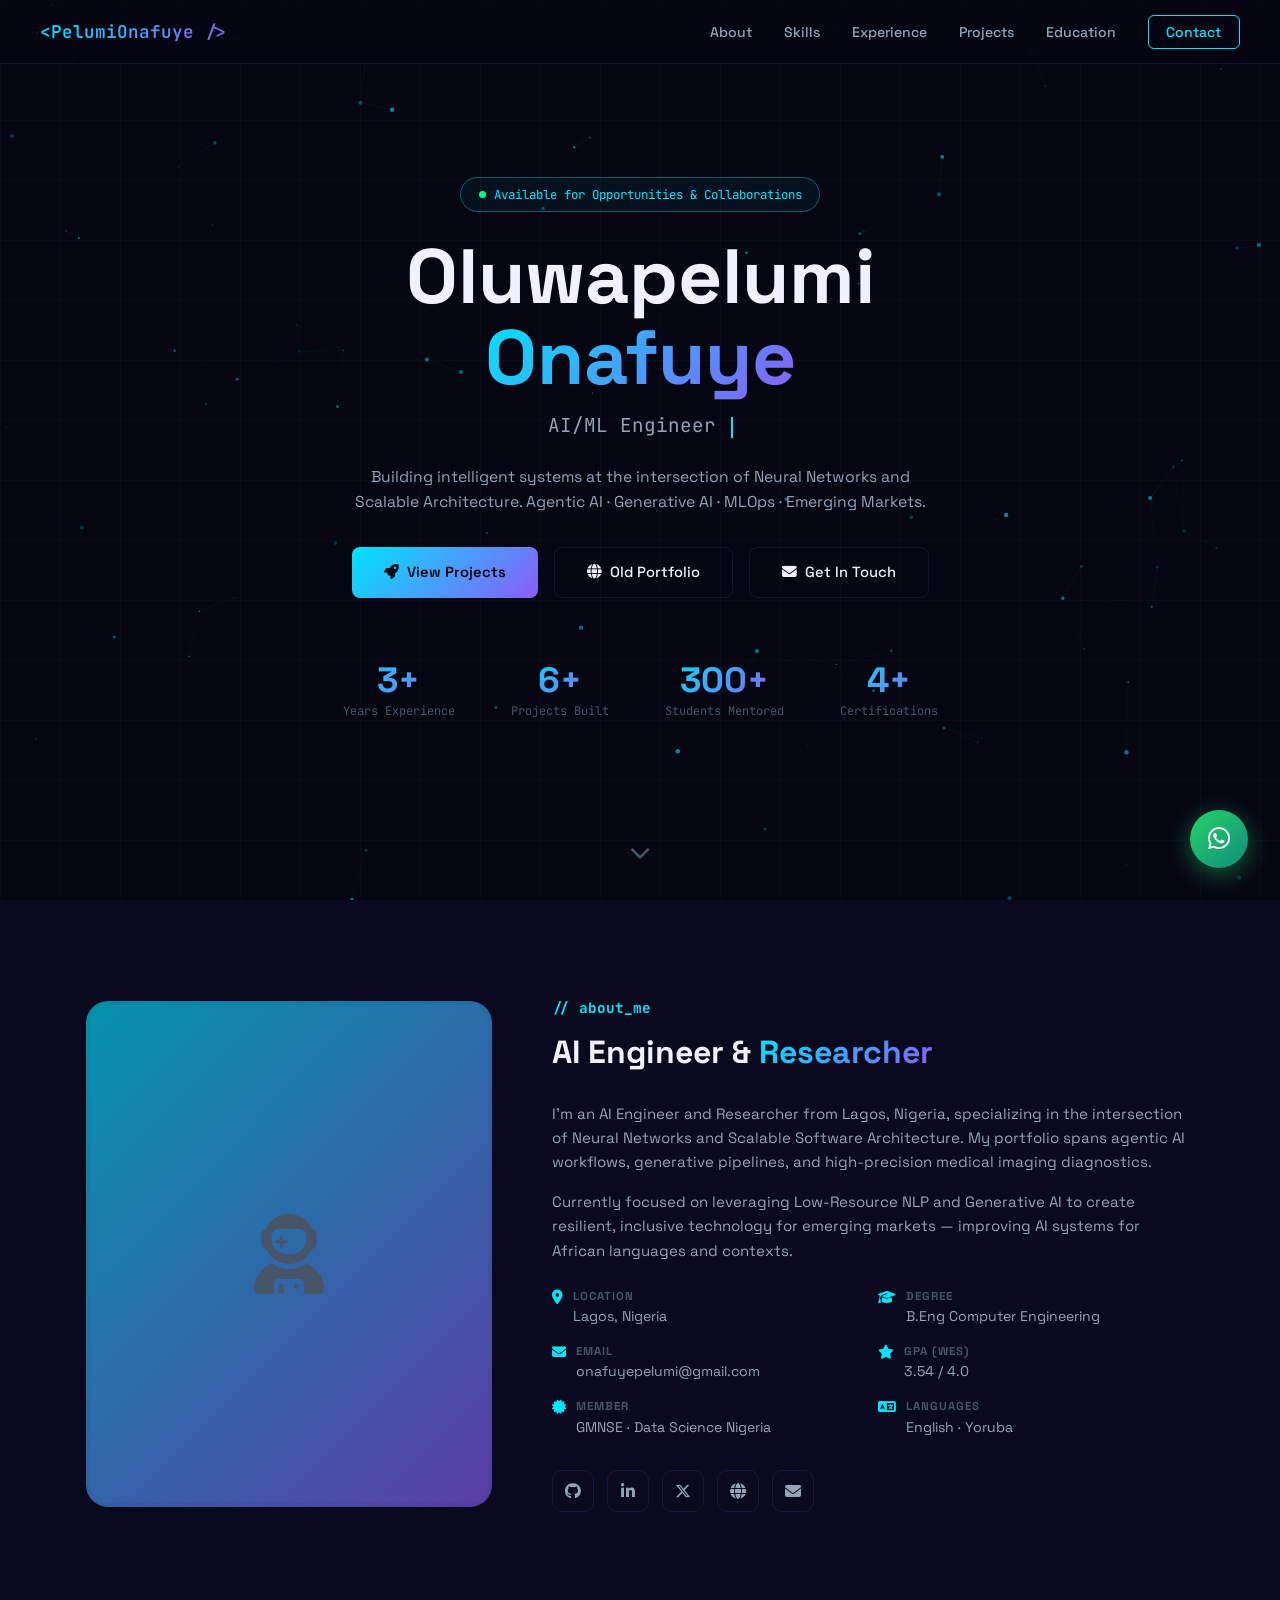
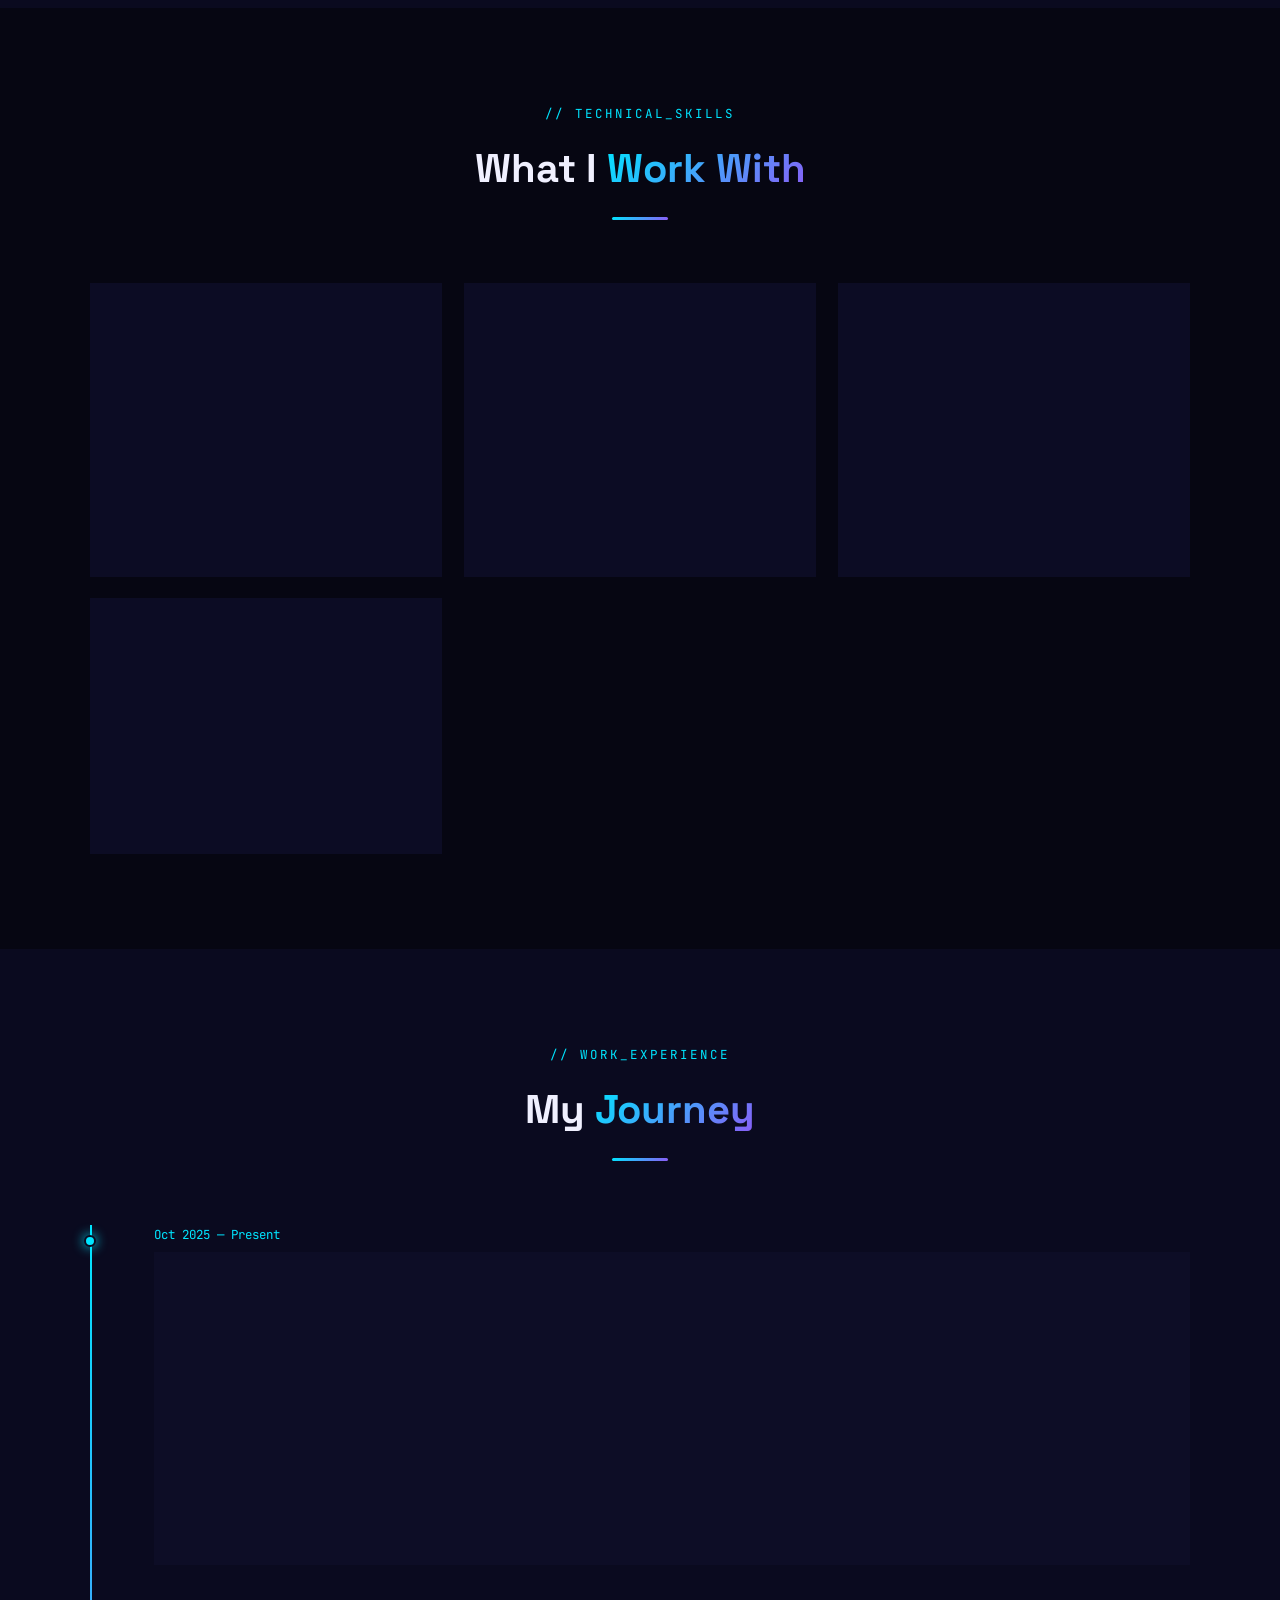
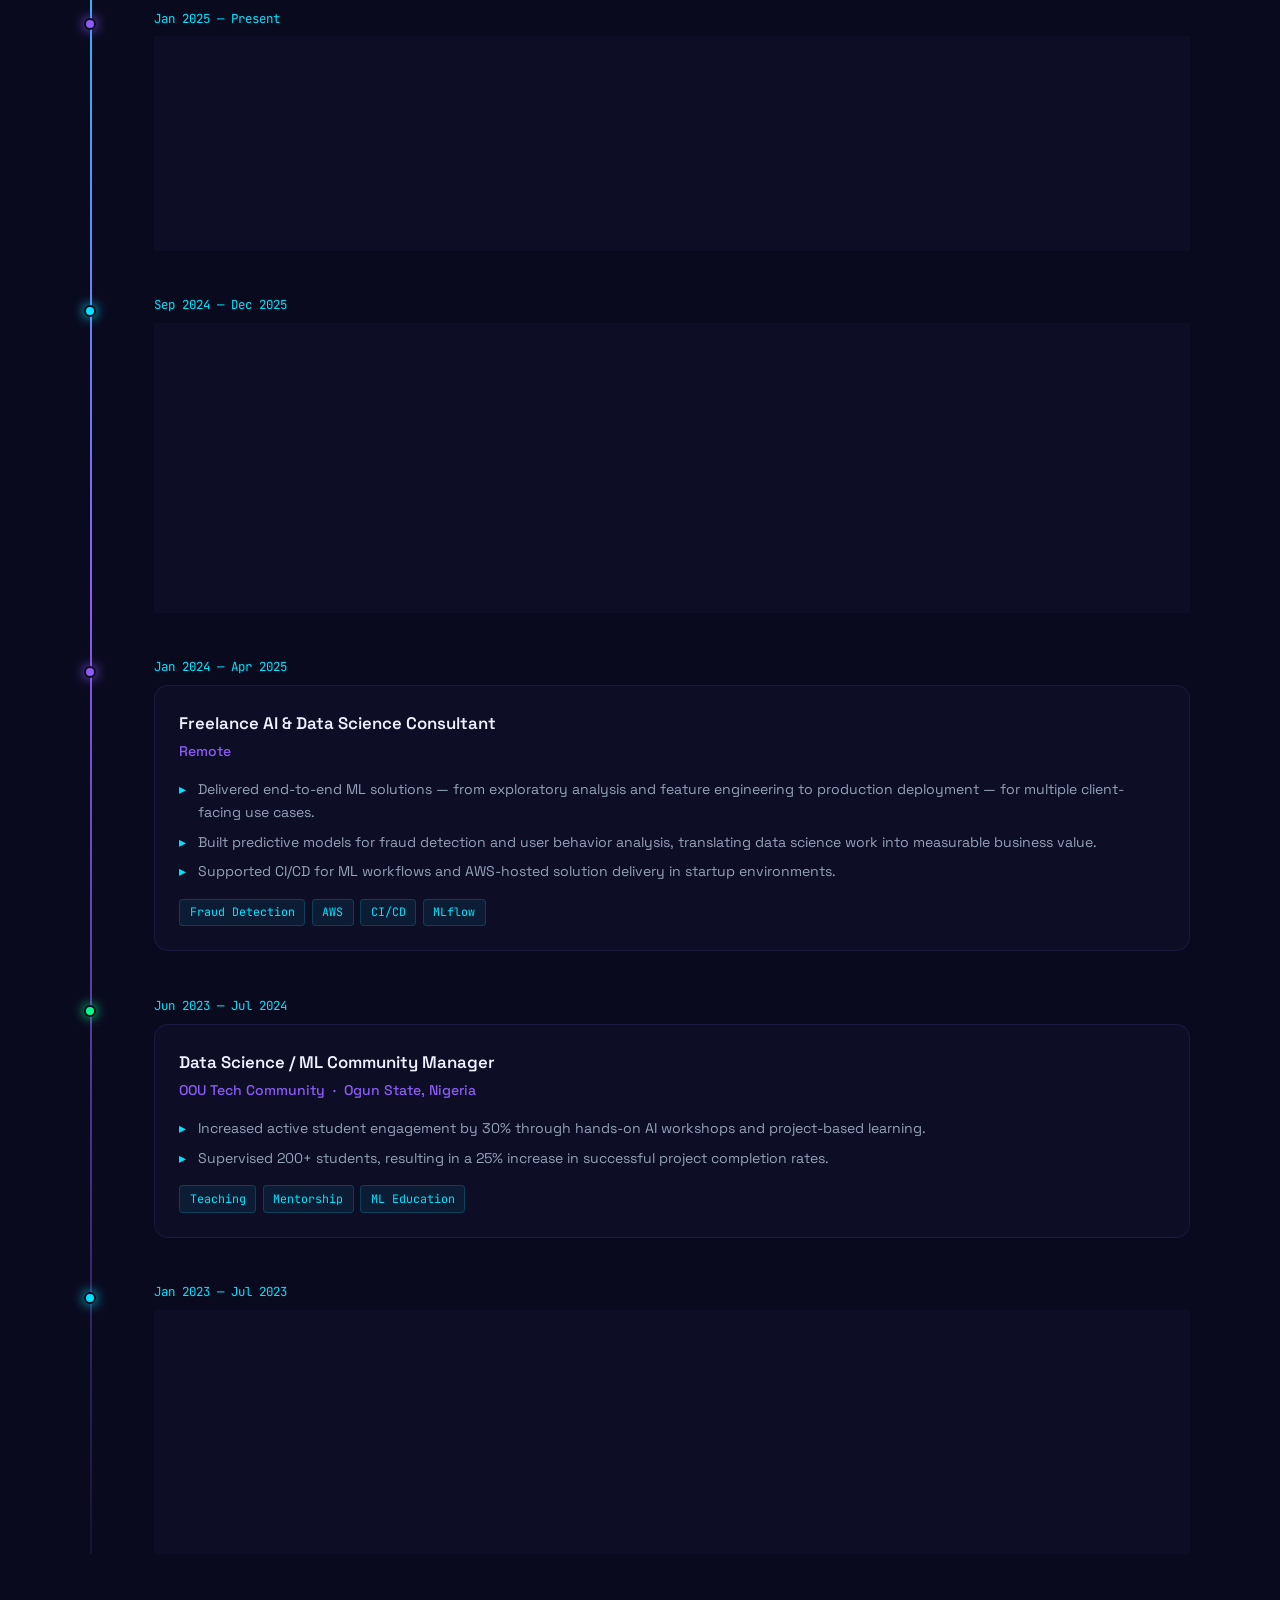
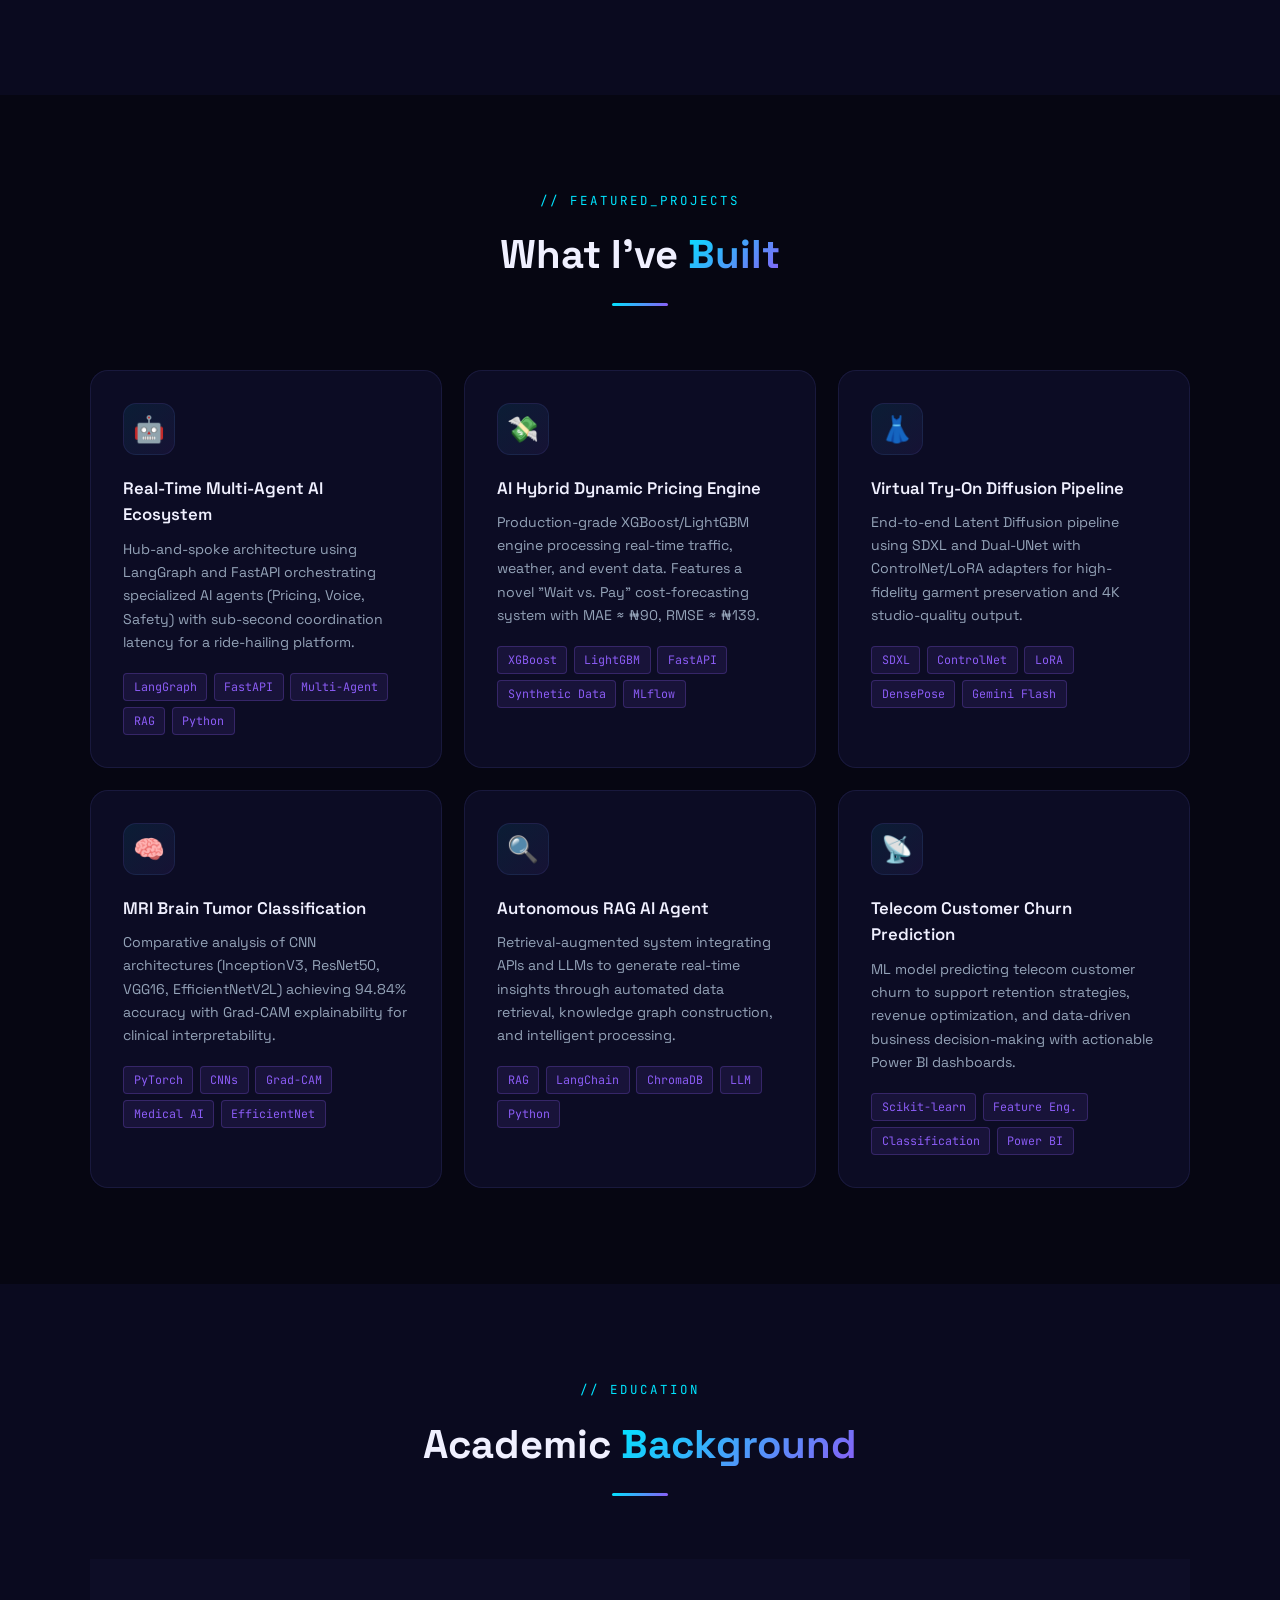
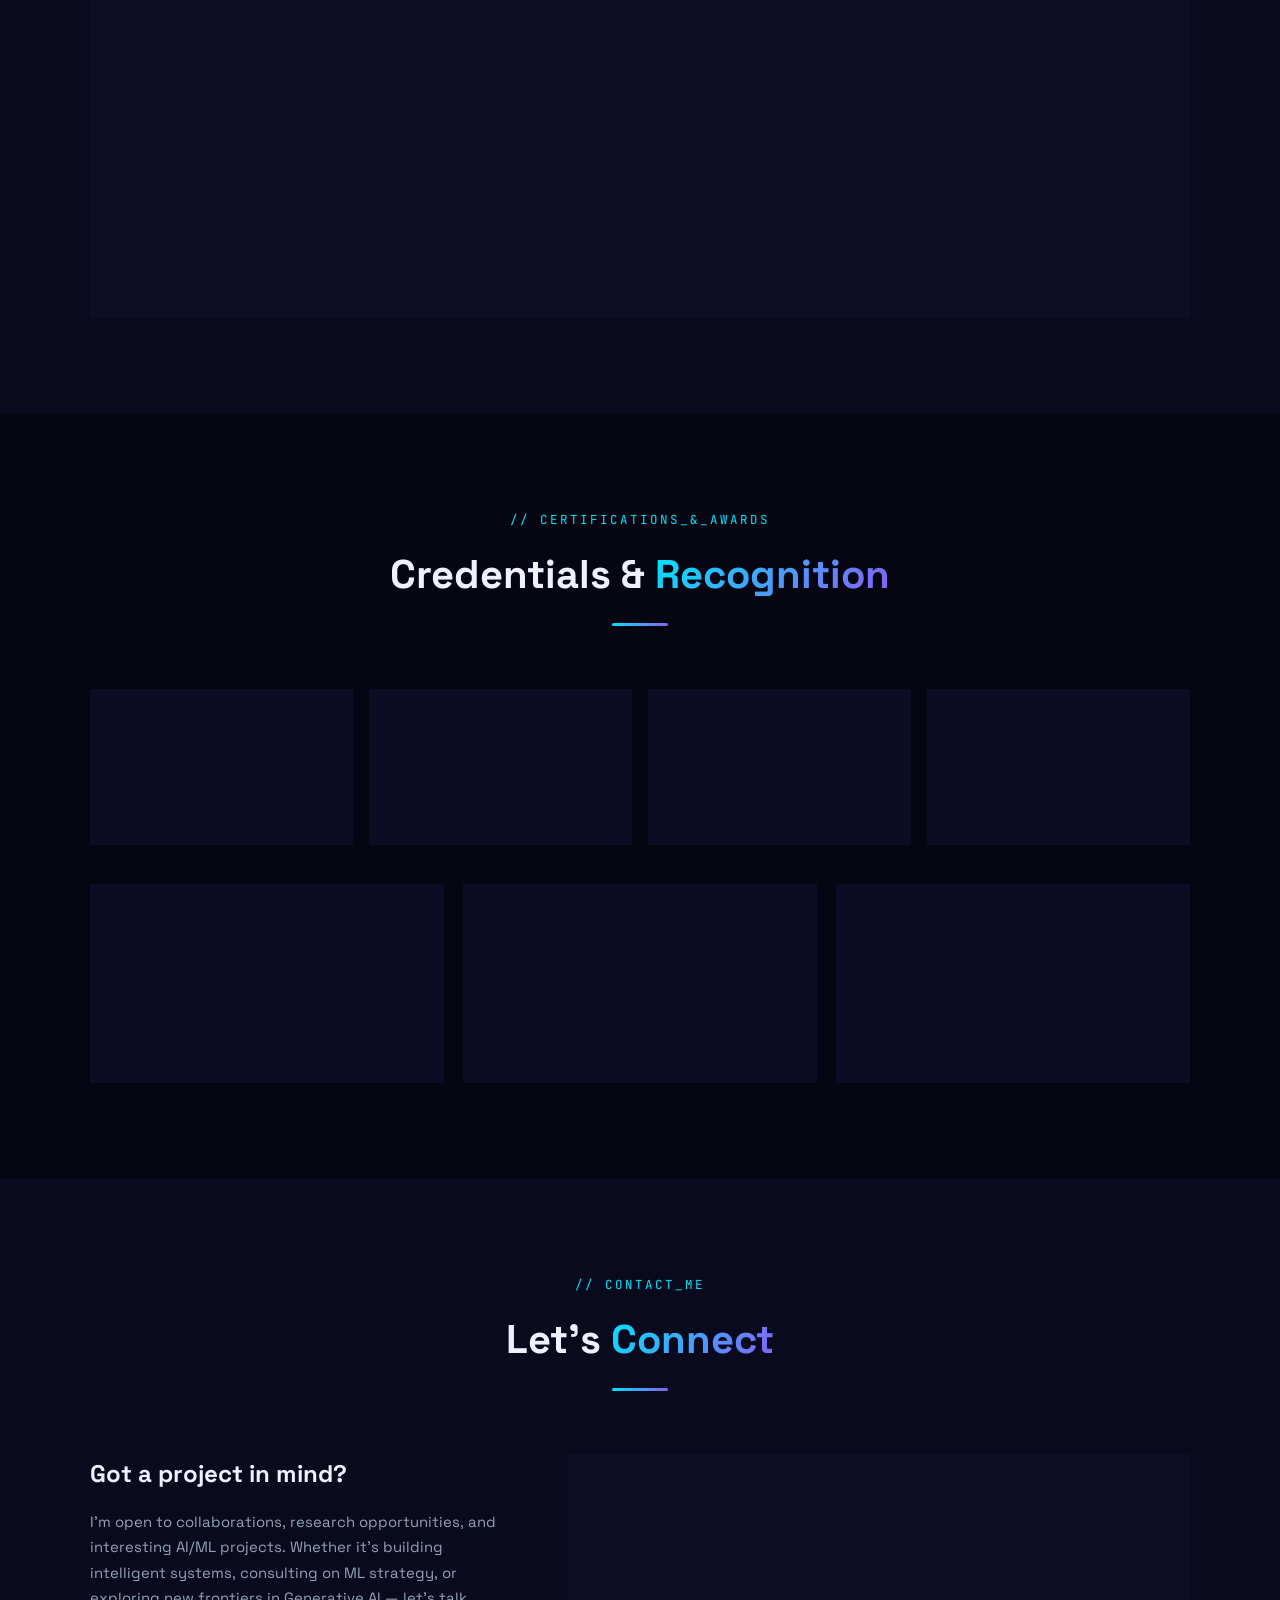
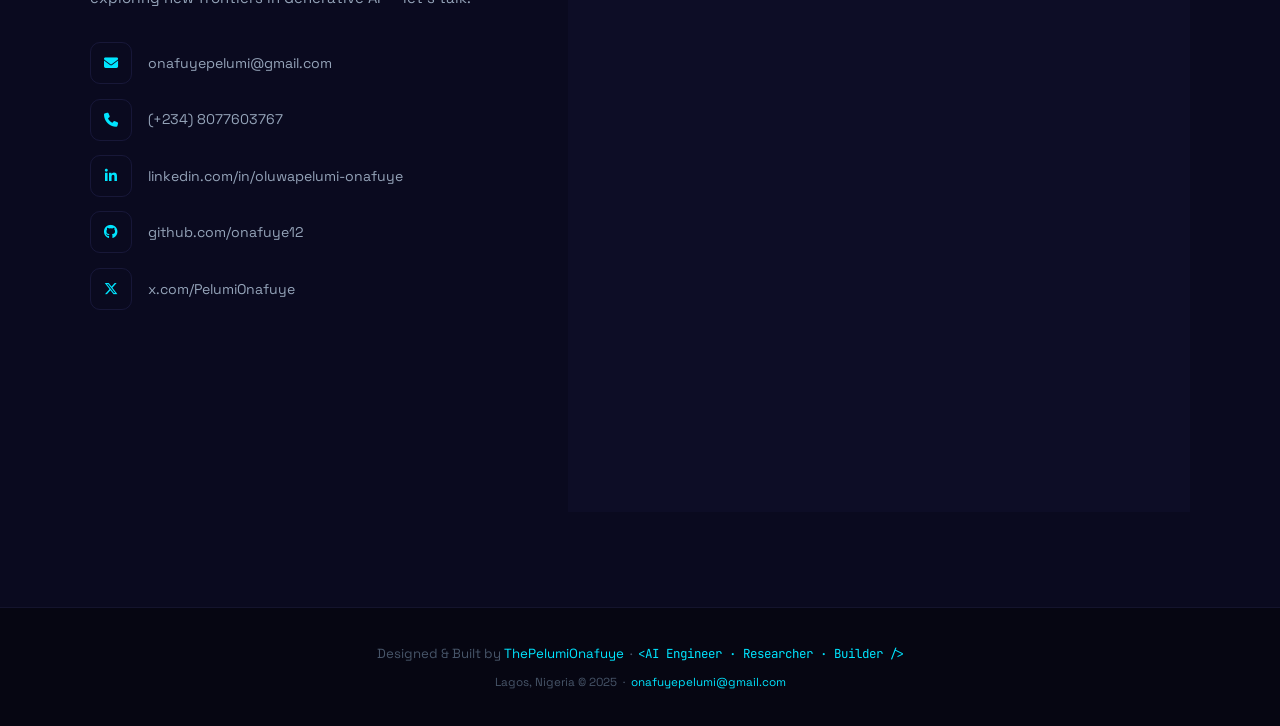
==== index.html @ 8b64373b "Portfolio site — ThePelumiOnafuye | AI/ML Engineer & Researcher" ====
<!DOCTYPE html>
<html lang="en">
<head>
    <meta charset="UTF-8">
    <meta name="viewport" content="width=device-width, initial-scale=1.0">
    <meta name="description" content="Oluwapelumi Onafuye - AI/ML Engineer specializing in Agentic AI, Generative AI, and MLOps">
    <title>ThePelumiOnafuye | AI Engineer & Researcher</title>

    <!-- Fonts -->
    <link rel="preconnect" href="https://fonts.googleapis.com">
    <link href="https://fonts.googleapis.com/css2?family=Space+Grotesk:wght@300;400;500;600;700&family=JetBrains+Mono:wght@400;500;600&display=swap" rel="stylesheet">

    <!-- Icons -->
    <link rel="stylesheet" href="https://cdnjs.cloudflare.com/ajax/libs/font-awesome/6.5.0/css/all.min.css">

    <!-- Stylesheet -->
    <link rel="stylesheet" href="css/style.css">
</head>
<body>

<!-- ═══════════════════════════ NAV ═══════════════════════════ -->
<nav id="navbar">
    <a href="#hero" class="nav-logo">&lt;PelumiOnafuye /&gt;</a>
    <ul class="nav-links" id="navLinks">
        <li><a href="#about">About</a></li>
        <li><a href="#skills">Skills</a></li>
        <li><a href="#experience">Experience</a></li>
        <li><a href="#projects">Projects</a></li>
        <li><a href="#education">Education</a></li>
        <li><a href="#contact" class="nav-cta">Contact</a></li>
    </ul>
    <div class="hamburger" id="hamburger" onclick="toggleMenu()">
        <span></span><span></span><span></span>
    </div>
</nav>

<!-- ═══════════════════════════ HERO ═══════════════════════════ -->
<section id="hero">
    <canvas id="particles-canvas"></canvas>
    <div class="grid-overlay"></div>
    <div class="hero-content">
        <div class="hero-badge">
            <div class="badge-dot"></div>
            Available for Opportunities &amp; Collaborations
        </div>
        <h1 class="hero-name">
            Oluwapelumi<br>
            <span class="highlight">Onafuye</span>
        </h1>
        <p class="hero-role">
            <span id="typewriter-text"></span>
            <span class="typewriter-cursor"></span>
        </p>
        <p class="hero-desc">
            Building intelligent systems at the intersection of Neural Networks and Scalable Architecture.
            Agentic AI · Generative AI · MLOps · Emerging Markets.
        </p>
        <div class="hero-buttons">
            <a href="#projects" class="btn-primary"><i class="fas fa-rocket"></i> View Projects</a>
            <a href="https://onafuye12.github.io/oluwapelumi_portfolio/index.html" target="_blank" class="btn-secondary"><i class="fas fa-globe"></i> Old Portfolio</a>
            <a href="#contact" class="btn-secondary"><i class="fas fa-envelope"></i> Get In Touch</a>
        </div>
        <div class="hero-stats">
            <div class="stat-item">
                <span class="stat-number" data-count="3">0</span>
                <span class="stat-label">Years Experience</span>
            </div>
            <div class="stat-item">
                <span class="stat-number" data-count="6">0</span>
                <span class="stat-label">Projects Built</span>
            </div>
            <div class="stat-item">
                <span class="stat-number" data-count="300">0</span>
                <span class="stat-label">Students Mentored</span>
            </div>
            <div class="stat-item">
                <span class="stat-number" data-count="4">0</span>
                <span class="stat-label">Certifications</span>
            </div>
        </div>
    </div>
    <div class="scroll-indicator"><i class="fas fa-chevron-down"></i></div>
</section>

<!-- ═══════════════════════════ ABOUT ═══════════════════════════ -->
<section id="about">
    <div class="container">
        <div class="about-grid fade-in">
            <div class="about-image-wrap">
                <!-- Save your photo as "profile.jpg" in the root folder -->
                <img src="profile.jpg" alt="Oluwapelumi Onafuye" class="about-image"
                     onerror="this.style.display='none';this.nextElementSibling.style.display='flex'">
                <div class="about-image-fallback"><i class="fas fa-user-astronaut"></i></div>
            </div>
            <div class="about-content">
                <h3>// about_me</h3>
                <h2>AI Engineer &amp; <span style="background:var(--gradient-main);-webkit-background-clip:text;-webkit-text-fill-color:transparent;background-clip:text;">Researcher</span></h2>
                <p>
                    I'm an AI Engineer and Researcher from Lagos, Nigeria, specializing in the intersection of
                    Neural Networks and Scalable Software Architecture. My portfolio spans agentic AI workflows,
                    generative pipelines, and high-precision medical imaging diagnostics.
                </p>
                <p>
                    Currently focused on leveraging Low-Resource NLP and Generative AI to create resilient,
                    inclusive technology for emerging markets — improving AI systems for African languages and contexts.
                </p>
                <div class="about-details">
                    <div class="about-detail-item">
                        <i class="fas fa-map-marker-alt"></i>
                        <div><strong>Location</strong><span>Lagos, Nigeria</span></div>
                    </div>
                    <div class="about-detail-item">
                        <i class="fas fa-graduation-cap"></i>
                        <div><strong>Degree</strong><span>B.Eng Computer Engineering</span></div>
                    </div>
                    <div class="about-detail-item">
                        <i class="fas fa-envelope"></i>
                        <div><strong>Email</strong><span>onafuyepelumi@gmail.com</span></div>
                    </div>
                    <div class="about-detail-item">
                        <i class="fas fa-star"></i>
                        <div><strong>GPA (WES)</strong><span>3.54 / 4.0</span></div>
                    </div>
                    <div class="about-detail-item">
                        <i class="fas fa-certificate"></i>
                        <div><strong>Member</strong><span>GMNSE · Data Science Nigeria</span></div>
                    </div>
                    <div class="about-detail-item">
                        <i class="fas fa-language"></i>
                        <div><strong>Languages</strong><span>English · Yoruba</span></div>
                    </div>
                </div>
                <div class="social-links">
                    <a href="https://github.com/onafuye12" class="social-link" target="_blank" title="GitHub"><i class="fab fa-github"></i></a>
                    <a href="https://www.linkedin.com/in/oluwapelumi-onafuye-281495234/" class="social-link" target="_blank" title="LinkedIn"><i class="fab fa-linkedin-in"></i></a>
                    <a href="https://x.com/PelumiOnafuye" class="social-link" target="_blank" title="X / Twitter"><i class="fab fa-x-twitter"></i></a>
                    <a href="https://onafuye12.github.io/oluwapelumi_portfolio/index.html" class="social-link" target="_blank" title="Portfolio"><i class="fas fa-globe"></i></a>
                    <a href="mailto:onafuyepelumi@gmail.com" class="social-link" title="Email"><i class="fas fa-envelope"></i></a>
                </div>
            </div>
        </div>
    </div>
</section>

<!-- ═══════════════════════════ SKILLS ═══════════════════════════ -->
<section id="skills">
    <div class="container">
        <div class="section-header fade-in">
            <p class="section-tag">// technical_skills</p>
            <h2 class="section-title">What I <span>Work With</span></h2>
            <div class="section-line"></div>
        </div>
        <div class="skills-categories">
            <div class="skill-category fade-in">
                <div class="skill-cat-header">
                    <div class="skill-cat-icon cyan"><i class="fas fa-brain"></i></div>
                    <span class="skill-cat-title">ML &amp; Deep Learning</span>
                </div>
                <div class="skill-tags">
                    <span class="skill-tag">PyTorch</span><span class="skill-tag">TensorFlow</span>
                    <span class="skill-tag">Scikit-learn</span><span class="skill-tag">Keras</span>
                    <span class="skill-tag">Hugging Face</span><span class="skill-tag">XGBoost</span>
                    <span class="skill-tag">LightGBM</span><span class="skill-tag">CNNs</span>
                    <span class="skill-tag">Transformers</span><span class="skill-tag">Grad-CAM</span>
                    <span class="skill-tag">SHAP</span><span class="skill-tag">LIME</span>
                </div>
            </div>
            <div class="skill-category fade-in">
                <div class="skill-cat-header">
                    <div class="skill-cat-icon purple"><i class="fas fa-robot"></i></div>
                    <span class="skill-cat-title">Agentic &amp; Generative AI</span>
                </div>
                <div class="skill-tags">
                    <span class="skill-tag">LangChain</span><span class="skill-tag">LangGraph</span>
                    <span class="skill-tag">CrewAI</span><span class="skill-tag">Phidata</span>
                    <span class="skill-tag">RAG Systems</span><span class="skill-tag">Latent Diffusion</span>
                    <span class="skill-tag">SDXL</span><span class="skill-tag">ControlNet</span>
                    <span class="skill-tag">LoRA</span><span class="skill-tag">Gemini Flash</span>
                    <span class="skill-tag">Imagen 3</span>
                </div>
            </div>
            <div class="skill-category fade-in">
                <div class="skill-cat-header">
                    <div class="skill-cat-icon green"><i class="fas fa-server"></i></div>
                    <span class="skill-cat-title">MLOps &amp; Deployment</span>
                </div>
                <div class="skill-tags">
                    <span class="skill-tag">FastAPI</span><span class="skill-tag">Docker</span>
                    <span class="skill-tag">MLflow</span><span class="skill-tag">Airflow</span>
                    <span class="skill-tag">CI/CD</span><span class="skill-tag">AWS</span>
                    <span class="skill-tag">Azure</span><span class="skill-tag">GCP</span>
                    <span class="skill-tag">Streamlit</span><span class="skill-tag">Flask</span>
                    <span class="skill-tag">DVC</span><span class="skill-tag">Grafana</span>
                </div>
            </div>
            <div class="skill-category fade-in">
                <div class="skill-cat-header">
                    <div class="skill-cat-icon pink"><i class="fas fa-database"></i></div>
                    <span class="skill-cat-title">Data &amp; Analytics</span>
                </div>
                <div class="skill-tags">
                    <span class="skill-tag">Python</span><span class="skill-tag">SQL</span>
                    <span class="skill-tag">Pandas</span><span class="skill-tag">NumPy</span>
                    <span class="skill-tag">Spark</span><span class="skill-tag">Power BI</span>
                    <span class="skill-tag">Tableau</span><span class="skill-tag">Snowflake</span>
                    <span class="skill-tag">ChromaDB</span><span class="skill-tag">Pinecone</span>
                    <span class="skill-tag">OpenCV</span>
                </div>
            </div>
        </div>
    </div>
</section>

<!-- ═══════════════════════════ EXPERIENCE ═══════════════════════════ -->
<section id="experience">
    <div class="container">
        <div class="section-header fade-in">
            <p class="section-tag">// work_experience</p>
            <h2 class="section-title">My <span>Journey</span></h2>
            <div class="section-line"></div>
        </div>
        <div class="timeline">

            <div class="timeline-item fade-in">
                <div class="timeline-dot"></div>
                <span class="timeline-date">Oct 2025 — Present</span>
                <div class="timeline-card">
                    <div class="timeline-title">AI Lead / AI Engineer</div>
                    <div class="timeline-company">Sabi Ride &nbsp;·&nbsp; Lagos, Nigeria</div>
                    <ul class="timeline-bullets">
                        <li>Designed a real-time Multi-Agent AI ecosystem using LangGraph and FastAPI, orchestrating specialized agents (Pricing, Voice, Safety) with sub-second coordination latency.</li>
                        <li>Engineered a hybrid dynamic pricing engine with XGBoost/LightGBM processing real-time traffic, weather, and event data — featuring a novel "Wait vs. Pay" cost-forecasting system (MAE ≈ ₦90).</li>
                        <li>Spearheaded the "Sabi" Concierge Agent using RAG with a fine-tuned voice interface for Nigerian English/Pidgin achieving high intent recognition.</li>
                    </ul>
                    <div class="timeline-tags">
                        <span class="timeline-tag">LangGraph</span><span class="timeline-tag">FastAPI</span>
                        <span class="timeline-tag">XGBoost</span><span class="timeline-tag">LightGBM</span>
                        <span class="timeline-tag">RAG</span><span class="timeline-tag">Multi-Agent</span>
                    </div>
                </div>
            </div>

            <div class="timeline-item fade-in">
                <div class="timeline-dot purple"></div>
                <span class="timeline-date">Jan 2025 — Present</span>
                <div class="timeline-card">
                    <div class="timeline-title">AI Engineer (Volunteer)</div>
                    <div class="timeline-company">Lyngual Labs &nbsp;·&nbsp; Lagos, Nigeria</div>
                    <ul class="timeline-bullets">
                        <li>Validating English/Yoruba code-switched datasets to optimize tokenizer fertility rates for low-resource African languages.</li>
                        <li>Conducting semantic accuracy audits across tonal variations to refine intent recognition in multicultural voice models.</li>
                    </ul>
                    <div class="timeline-tags">
                        <span class="timeline-tag">NLP</span><span class="timeline-tag">Low-Resource Languages</span>
                        <span class="timeline-tag">Yoruba/English</span><span class="timeline-tag">Tokenization</span>
                    </div>
                </div>
            </div>

            <div class="timeline-item fade-in">
                <div class="timeline-dot"></div>
                <span class="timeline-date">Sep 2024 — Dec 2025</span>
                <div class="timeline-card">
                    <div class="timeline-title">AI Engineer</div>
                    <div class="timeline-company">Flourish AI &nbsp;·&nbsp; Lagos, Nigeria</div>
                    <ul class="timeline-bullets">
                        <li>Architected an end-to-end Latent Diffusion pipeline using SDXL and Dual-UNet architectures for high-fidelity virtual try-on systems.</li>
                        <li>Engineered specialized ControlNet and LoRA adapters with DensePose for precise structural alignment between digital apparel and 3D human surfaces.</li>
                        <li>Orchestrated an agentic vision-to-generation workflow using Gemini Flash to autonomously parse garment metadata, feeding into a localized Imagen 3 stack for 4K output.</li>
                    </ul>
                    <div class="timeline-tags">
                        <span class="timeline-tag">SDXL</span><span class="timeline-tag">ControlNet</span>
                        <span class="timeline-tag">LoRA</span><span class="timeline-tag">DensePose</span>
                        <span class="timeline-tag">Gemini Flash</span><span class="timeline-tag">Computer Vision</span>
                    </div>
                </div>
            </div>

            <div class="timeline-item fade-in">
                <div class="timeline-dot purple"></div>
                <span class="timeline-date">Jan 2024 — Apr 2025</span>
                <div class="timeline-card">
                    <div class="timeline-title">Freelance AI &amp; Data Science Consultant</div>
                    <div class="timeline-company">Remote</div>
                    <ul class="timeline-bullets">
                        <li>Delivered end-to-end ML solutions — from exploratory analysis and feature engineering to production deployment — for multiple client-facing use cases.</li>
                        <li>Built predictive models for fraud detection and user behavior analysis, translating data science work into measurable business value.</li>
                        <li>Supported CI/CD for ML workflows and AWS-hosted solution delivery in startup environments.</li>
                    </ul>
                    <div class="timeline-tags">
                        <span class="timeline-tag">Fraud Detection</span><span class="timeline-tag">AWS</span>
                        <span class="timeline-tag">CI/CD</span><span class="timeline-tag">MLflow</span>
                    </div>
                </div>
            </div>

            <div class="timeline-item fade-in">
                <div class="timeline-dot green"></div>
                <span class="timeline-date">Jun 2023 — Jul 2024</span>
                <div class="timeline-card">
                    <div class="timeline-title">Data Science / ML Community Manager</div>
                    <div class="timeline-company">OOU Tech Community &nbsp;·&nbsp; Ogun State, Nigeria</div>
                    <ul class="timeline-bullets">
                        <li>Increased active student engagement by 30% through hands-on AI workshops and project-based learning.</li>
                        <li>Supervised 200+ students, resulting in a 25% increase in successful project completion rates.</li>
                    </ul>
                    <div class="timeline-tags">
                        <span class="timeline-tag">Teaching</span><span class="timeline-tag">Mentorship</span><span class="timeline-tag">ML Education</span>
                    </div>
                </div>
            </div>

            <div class="timeline-item fade-in">
                <div class="timeline-dot"></div>
                <span class="timeline-date">Jan 2023 — Jul 2023</span>
                <div class="timeline-card">
                    <div class="timeline-title">Data Scientist</div>
                    <div class="timeline-company">DataLab Analytics &nbsp;·&nbsp; Abuja, Nigeria</div>
                    <ul class="timeline-bullets">
                        <li>Enhanced model accuracy by 15% through advanced data preprocessing, feature engineering, and hyperparameter tuning.</li>
                        <li>Developed KPI dashboards and real-time visualizations using Power BI for client reporting.</li>
                        <li>Authored AI-focused technical articles, increasing readership engagement by 40%.</li>
                    </ul>
                    <div class="timeline-tags">
                        <span class="timeline-tag">Python</span><span class="timeline-tag">Power BI</span>
                        <span class="timeline-tag">Feature Engineering</span><span class="timeline-tag">Predictive Modeling</span>
                    </div>
                </div>
            </div>

        </div>
    </div>
</section>

<!-- ═══════════════════════════ PROJECTS ═══════════════════════════ -->
<section id="projects">
    <div class="container">
        <div class="section-header fade-in">
            <p class="section-tag">// featured_projects</p>
            <h2 class="section-title">What I've <span>Built</span></h2>
            <div class="section-line"></div>
        </div>
        <div class="projects-grid">
            <div class="project-card fade-in">
                <div class="project-icon">🤖</div>
                <div class="project-title">Real-Time Multi-Agent AI Ecosystem</div>
                <p class="project-desc">Hub-and-spoke architecture using LangGraph and FastAPI orchestrating specialized AI agents (Pricing, Voice, Safety) with sub-second coordination latency for a ride-hailing platform.</p>
                <div class="project-stack">
                    <span class="stack-badge">LangGraph</span><span class="stack-badge">FastAPI</span>
                    <span class="stack-badge">Multi-Agent</span><span class="stack-badge">RAG</span><span class="stack-badge">Python</span>
                </div>
            </div>
            <div class="project-card fade-in">
                <div class="project-icon">💸</div>
                <div class="project-title">AI Hybrid Dynamic Pricing Engine</div>
                <p class="project-desc">Production-grade XGBoost/LightGBM engine processing real-time traffic, weather, and event data. Features a novel "Wait vs. Pay" cost-forecasting system with MAE ≈ ₦90, RMSE ≈ ₦139.</p>
                <div class="project-stack">
                    <span class="stack-badge">XGBoost</span><span class="stack-badge">LightGBM</span>
                    <span class="stack-badge">FastAPI</span><span class="stack-badge">Synthetic Data</span><span class="stack-badge">MLflow</span>
                </div>
            </div>
            <div class="project-card fade-in">
                <div class="project-icon">👗</div>
                <div class="project-title">Virtual Try-On Diffusion Pipeline</div>
                <p class="project-desc">End-to-end Latent Diffusion pipeline using SDXL and Dual-UNet with ControlNet/LoRA adapters for high-fidelity garment preservation and 4K studio-quality output.</p>
                <div class="project-stack">
                    <span class="stack-badge">SDXL</span><span class="stack-badge">ControlNet</span>
                    <span class="stack-badge">LoRA</span><span class="stack-badge">DensePose</span><span class="stack-badge">Gemini Flash</span>
                </div>
            </div>
            <div class="project-card fade-in">
                <div class="project-icon">🧠</div>
                <div class="project-title">MRI Brain Tumor Classification</div>
                <p class="project-desc">Comparative analysis of CNN architectures (InceptionV3, ResNet50, VGG16, EfficientNetV2L) achieving 94.84% accuracy with Grad-CAM explainability for clinical interpretability.</p>
                <div class="project-stack">
                    <span class="stack-badge">PyTorch</span><span class="stack-badge">CNNs</span>
                    <span class="stack-badge">Grad-CAM</span><span class="stack-badge">Medical AI</span><span class="stack-badge">EfficientNet</span>
                </div>
            </div>
            <div class="project-card fade-in">
                <div class="project-icon">🔍</div>
                <div class="project-title">Autonomous RAG AI Agent</div>
                <p class="project-desc">Retrieval-augmented system integrating APIs and LLMs to generate real-time insights through automated data retrieval, knowledge graph construction, and intelligent processing.</p>
                <div class="project-stack">
                    <span class="stack-badge">RAG</span><span class="stack-badge">LangChain</span>
                    <span class="stack-badge">ChromaDB</span><span class="stack-badge">LLM</span><span class="stack-badge">Python</span>
                </div>
            </div>
            <div class="project-card fade-in">
                <div class="project-icon">📡</div>
                <div class="project-title">Telecom Customer Churn Prediction</div>
                <p class="project-desc">ML model predicting telecom customer churn to support retention strategies, revenue optimization, and data-driven business decision-making with actionable Power BI dashboards.</p>
                <div class="project-stack">
                    <span class="stack-badge">Scikit-learn</span><span class="stack-badge">Feature Eng.</span>
                    <span class="stack-badge">Classification</span><span class="stack-badge">Power BI</span>
                </div>
            </div>
        </div>
    </div>
</section>

<!-- ═══════════════════════════ EDUCATION ═══════════════════════════ -->
<section id="education">
    <div class="container">
        <div class="section-header fade-in">
            <p class="section-tag">// education</p>
            <h2 class="section-title">Academic <span>Background</span></h2>
            <div class="section-line"></div>
        </div>
        <div class="education-card fade-in">
            <div class="edu-icon">🎓</div>
            <div class="edu-content">
                <h3>B.Eng Computer Engineering</h3>
                <h4>Olabisi Onabanjo University &nbsp;·&nbsp; Ago-Iwoye, Ogun State, Nigeria</h4>
                <div class="edu-meta">
                    <div class="edu-meta-item"><i class="fas fa-calendar-alt"></i><span>2018 – 2024</span></div>
                    <div class="edu-meta-item"><i class="fas fa-award"></i><span>Second Class (Honours) Upper Division</span></div>
                    <div class="edu-meta-item"><i class="fas fa-globe-americas"></i><span>WES Equivalent: 3.54 / 4.0 GPA</span></div>
                </div>
                <div class="edu-highlight">
                    <i class="fas fa-flask"></i>
                    Final Project (CPE599): CNN MRI Brain Tumor Classification &mdash; Grade A (82%)
                </div>
                <div class="edu-courses">
                    <h5>Relevant Coursework</h5>
                    <div class="courses-tags">
                        <span class="course-tag">Artificial Intelligence</span>
                        <span class="course-tag">Software Engineering</span>
                        <span class="course-tag">Database Systems</span>
                        <span class="course-tag">Operating Systems</span>
                        <span class="course-tag">Real-Time Systems</span>
                        <span class="course-tag">Computer Networks</span>
                        <span class="course-tag">Distributed Systems</span>
                        <span class="course-tag">Digital Signal Processing</span>
                        <span class="course-tag">Embedded Systems</span>
                        <span class="course-tag">Advanced Engineering Mathematics</span>
                    </div>
                </div>
            </div>
        </div>
    </div>
</section>

<!-- ═══════════════════════════ CERTIFICATIONS ═══════════════════════════ -->
<section id="certifications">
    <div class="container">
        <div class="section-header fade-in">
            <p class="section-tag">// certifications_&_awards</p>
            <h2 class="section-title">Credentials &amp; <span>Recognition</span></h2>
            <div class="section-line"></div>
        </div>
        <div class="certs-grid">
            <div class="cert-card fade-in">
                <div class="cert-icon" style="background:rgba(0,229,255,0.1);color:var(--accent-cyan)"><i class="fas fa-robot"></i></div>
                <div>
                    <div class="cert-name">Agentic AI &amp; GenAI with Cloud</div>
                    <div class="cert-issuer">LangChain · LangGraph · CrewAI · AWS · GCP</div>
                </div>
            </div>
            <div class="cert-card fade-in">
                <div class="cert-icon" style="background:rgba(139,92,246,0.1);color:var(--accent-purple)"><i class="fas fa-infinity"></i></div>
                <div>
                    <div class="cert-name">MLOps Bootcamp</div>
                    <div class="cert-issuer">Docker · CI/CD · MLflow · Airflow · DVC · MongoDB</div>
                </div>
            </div>
            <div class="cert-card fade-in">
                <div class="cert-icon" style="background:rgba(0,255,136,0.1);color:var(--accent-green)"><i class="fas fa-microchip"></i></div>
                <div>
                    <div class="cert-name">NVIDIA Deep Learning Institute</div>
                    <div class="cert-issuer">Generative AI · Synthetic Data · GPU Acceleration</div>
                </div>
            </div>
            <div class="cert-card fade-in">
                <div class="cert-icon" style="background:rgba(244,114,182,0.1);color:var(--accent-pink)"><i class="fas fa-chart-line"></i></div>
                <div>
                    <div class="cert-name">Data Science Certifications</div>
                    <div class="cert-issuer">DataCamp · Multiple Courses &amp; Tracks</div>
                </div>
            </div>
        </div>
        <div class="awards-grid">
            <div class="award-card fade-in">
                <div class="award-icon">🏆</div>
                <div class="award-name">Tech Innovator of the Year</div>
                <div class="award-org">Department of Computer Engineering · OOU, 2023</div>
            </div>
            <div class="award-card fade-in">
                <div class="award-icon">⭐</div>
                <div class="award-name">Exceptional Mentorship Award</div>
                <div class="award-org">Department of Computer Engineering · OOU, 2023</div>
            </div>
            <div class="award-card fade-in">
                <div class="award-icon">🎵</div>
                <div class="award-name">Best Drummer</div>
                <div class="award-org">Campus Drum Clinic · OOU, 2023</div>
            </div>
        </div>
    </div>
</section>

<!-- ═══════════════════════════ CONTACT ═══════════════════════════ -->
<section id="contact">
    <div class="container">
        <div class="section-header fade-in">
            <p class="section-tag">// contact_me</p>
            <h2 class="section-title">Let's <span>Connect</span></h2>
            <div class="section-line"></div>
        </div>
        <div class="contact-wrapper">
            <div class="contact-info fade-in">
                <h3>Got a project in mind?</h3>
                <p>I'm open to collaborations, research opportunities, and interesting AI/ML projects.
                Whether it's building intelligent systems, consulting on ML strategy, or exploring
                new frontiers in Generative AI — let's talk.</p>
                <div class="contact-items">
                    <a href="mailto:onafuyepelumi@gmail.com" class="contact-item">
                        <div class="contact-item-icon"><i class="fas fa-envelope"></i></div>
                        onafuyepelumi@gmail.com
                    </a>
                    <a href="tel:+2348077603767" class="contact-item">
                        <div class="contact-item-icon"><i class="fas fa-phone"></i></div>
                        (+234) 8077603767
                    </a>
                    <a href="https://www.linkedin.com/in/oluwapelumi-onafuye-281495234/" class="contact-item" target="_blank">
                        <div class="contact-item-icon"><i class="fab fa-linkedin-in"></i></div>
                        linkedin.com/in/oluwapelumi-onafuye
                    </a>
                    <a href="https://github.com/onafuye12" class="contact-item" target="_blank">
                        <div class="contact-item-icon"><i class="fab fa-github"></i></div>
                        github.com/onafuye12
                    </a>
                    <a href="https://x.com/PelumiOnafuye" class="contact-item" target="_blank">
                        <div class="contact-item-icon"><i class="fab fa-x-twitter"></i></div>
                        x.com/PelumiOnafuye
                    </a>
                </div>
            </div>
            <div class="contact-form fade-in">
                <!-- Formspree: replace YOUR_FORM_ID after signing up at formspree.io -->
                <form action="https://formspree.io/f/YOUR_FORM_ID" method="POST" id="contactForm" onsubmit="handleFormSubmit(event)">
                    <input type="hidden" name="_subject" value="New message from portfolio">
                    <input type="hidden" name="_replyto" value="">
                    <div class="form-group">
                        <label>Name</label>
                        <input type="text" name="name" placeholder="Your full name" required>
                    </div>
                    <div class="form-group">
                        <label>Email</label>
                        <input type="email" name="email" placeholder="your@email.com" required>
                    </div>
                    <div class="form-group">
                        <label>Subject</label>
                        <input type="text" name="subject" placeholder="What's this about?">
                    </div>
                    <div class="form-group">
                        <label>Message</label>
                        <textarea name="message" placeholder="Tell me about your project or opportunity..."></textarea>
                    </div>
                    <button type="submit" class="form-submit" id="submitBtn">
                        <i class="fas fa-paper-plane"></i> Send Message
                    </button>
                    <div class="form-divider"><span>or reach me directly</span></div>
                    <a href="https://wa.me/2348077603767?text=Hi%20Pelumi%2C%20I%20saw%20your%20portfolio%20and%20would%20love%20to%20connect!"
                       target="_blank" class="btn-whatsapp">
                        <i class="fab fa-whatsapp"></i> Message on WhatsApp
                    </a>
                </form>
            </div>
        </div>
    </div>
</section>

<!-- ═══════════════════════════ FOOTER ═══════════════════════════ -->
<footer>
    <p>Designed &amp; Built by <span>ThePelumiOnafuye</span> &nbsp;·&nbsp;
        <span style="font-family:'JetBrains Mono',monospace;font-size:0.78rem;">&lt;AI Engineer · Researcher · Builder /&gt;</span>
    </p>
    <p style="margin-top:0.5rem;font-size:0.73rem;color:var(--text-muted);">
        Lagos, Nigeria &copy; 2025 &nbsp;·&nbsp;
        <a href="mailto:onafuyepelumi@gmail.com">onafuyepelumi@gmail.com</a>
    </p>
</footer>

<!-- Floating WhatsApp Button -->
<a href="https://wa.me/2348077603767?text=Hi%20Pelumi%2C%20I%20saw%20your%20portfolio%20and%20would%20love%20to%20connect!"
   target="_blank" class="whatsapp-float" title="Chat on WhatsApp">
    <i class="fab fa-whatsapp"></i>
</a>

<!-- Script -->
<script src="js/main.js"></script>
</body>
</html>
---- css/style.css ----
/* ══════════════════════════════════════════
   ThePelumiOnafuye Portfolio — Stylesheet
   ══════════════════════════════════════════ */

:root {
    --bg-primary: #060612;
    --bg-secondary: #0a0a1f;
    --bg-card: rgba(15, 15, 40, 0.85);
    --border: rgba(100, 100, 200, 0.15);
    --border-glow: rgba(0, 229, 255, 0.35);
    --accent-cyan: #00e5ff;
    --accent-purple: #8b5cf6;
    --accent-green: #00ff88;
    --accent-pink: #f472b6;
    --text-primary: #f0f0ff;
    --text-secondary: #94a3b8;
    --text-muted: #475569;
    --gradient-main: linear-gradient(135deg, #00e5ff, #8b5cf6);
    --gradient-card: linear-gradient(135deg, rgba(0,229,255,0.08), rgba(139,92,246,0.08));
}

* { margin: 0; padding: 0; box-sizing: border-box; }
html { scroll-behavior: smooth; }

body {
    font-family: 'Space Grotesk', sans-serif;
    background: var(--bg-primary);
    color: var(--text-primary);
    overflow-x: hidden;
    line-height: 1.6;
}

::-webkit-scrollbar { width: 5px; }
::-webkit-scrollbar-track { background: var(--bg-primary); }
::-webkit-scrollbar-thumb { background: var(--accent-cyan); border-radius: 3px; }

/* ── NAV ── */
nav {
    position: fixed; top: 0; width: 100%; z-index: 1000;
    padding: 1.1rem 2.5rem;
    display: flex; justify-content: space-between; align-items: center;
    background: rgba(6,6,18,0.75);
    backdrop-filter: blur(20px);
    border-bottom: 1px solid var(--border);
    transition: all 0.3s;
}
nav.scrolled { padding: 0.75rem 2.5rem; box-shadow: 0 4px 40px rgba(0,229,255,0.08); }

.nav-logo {
    font-family: 'JetBrains Mono', monospace;
    font-size: 1.1rem; font-weight: 600;
    background: var(--gradient-main);
    -webkit-background-clip: text; -webkit-text-fill-color: transparent;
    background-clip: text; text-decoration: none;
}

.nav-links { display: flex; gap: 2rem; list-style: none; }
.nav-links a {
    color: var(--text-secondary); text-decoration: none;
    font-size: 0.88rem; font-weight: 500;
    transition: color 0.3s; position: relative;
}
.nav-links a::after {
    content: ''; position: absolute; bottom: -4px; left: 0;
    width: 0; height: 2px; background: var(--accent-cyan); transition: width 0.3s;
}
.nav-links a:hover { color: var(--accent-cyan); }
.nav-links a:hover::after { width: 100%; }

.nav-cta {
    padding: 0.45rem 1.1rem !important;
    border: 1px solid var(--accent-cyan) !important;
    color: var(--accent-cyan) !important;
    border-radius: 6px; transition: all 0.3s !important;
}
.nav-cta:hover { background: var(--accent-cyan) !important; color: var(--bg-primary) !important; }

.hamburger { display: none; flex-direction: column; gap: 5px; cursor: pointer; padding: 5px; z-index: 1001; }
.hamburger span { display: block; width: 24px; height: 2px; background: var(--text-primary); transition: all 0.3s; }

/* ── HERO ── */
#hero {
    position: relative; min-height: 100vh;
    display: flex; align-items: center; justify-content: center; overflow: hidden;
}
#particles-canvas { position: absolute; inset: 0; width: 100%; height: 100%; z-index: 0; }

.grid-overlay {
    position: absolute; inset: 0; z-index: 0;
    background-image:
        linear-gradient(rgba(0,229,255,0.03) 1px, transparent 1px),
        linear-gradient(90deg, rgba(0,229,255,0.03) 1px, transparent 1px);
    background-size: 60px 60px;
}

.hero-content {
    position: relative; z-index: 1;
    text-align: center; padding: 2rem; max-width: 860px;
}

.hero-badge {
    display: inline-flex; align-items: center; gap: 0.5rem;
    padding: 0.4rem 1.1rem; border: 1px solid var(--border-glow);
    border-radius: 50px; font-family: 'JetBrains Mono', monospace;
    font-size: 0.78rem; color: var(--accent-cyan); margin-bottom: 1.5rem;
    background: rgba(0,229,255,0.05); animation: fadeInDown 0.8s ease forwards;
}

.badge-dot {
    width: 7px; height: 7px; background: var(--accent-green);
    border-radius: 50%; animation: pulse-dot 2s infinite;
}

@keyframes pulse-dot { 0%,100% { opacity:1; transform:scale(1); } 50% { opacity:0.4; transform:scale(1.6); } }

.hero-name {
    font-size: clamp(2.8rem, 6vw, 5.2rem); font-weight: 700; line-height: 1.05;
    margin-bottom: 0.8rem; animation: fadeInUp 0.8s ease 0.2s both;
}
.hero-name .highlight {
    background: var(--gradient-main);
    -webkit-background-clip: text; -webkit-text-fill-color: transparent; background-clip: text;
}

.hero-role {
    font-family: 'JetBrains Mono', monospace;
    font-size: clamp(0.95rem, 2.2vw, 1.2rem);
    color: var(--text-secondary); margin-bottom: 1.5rem;
    animation: fadeInUp 0.8s ease 0.4s both; min-height: 1.8rem;
}

.typewriter-cursor {
    display: inline-block; width: 2px; height: 1.1em;
    background: var(--accent-cyan); margin-left: 3px;
    animation: blink 1s infinite; vertical-align: text-bottom;
}

@keyframes blink { 0%,100%{opacity:1;} 50%{opacity:0;} }

.hero-desc {
    font-size: 0.98rem; color: var(--text-secondary);
    max-width: 580px; margin: 0 auto 2rem;
    animation: fadeInUp 0.8s ease 0.6s both;
}

.hero-buttons {
    display: flex; gap: 1rem; justify-content: center; flex-wrap: wrap;
    animation: fadeInUp 0.8s ease 0.8s both;
}

.btn-primary {
    padding: 0.8rem 2rem; background: var(--gradient-main);
    color: var(--bg-primary); border: none; border-radius: 8px;
    font-size: 0.92rem; font-weight: 600; cursor: pointer;
    text-decoration: none; transition: all 0.3s;
    display: inline-flex; align-items: center; gap: 0.5rem;
    font-family: 'Space Grotesk', sans-serif;
}
.btn-primary:hover { transform: translateY(-3px); box-shadow: 0 12px 35px rgba(0,229,255,0.3); }

.btn-secondary {
    padding: 0.8rem 2rem; background: transparent;
    color: var(--text-primary); border: 1px solid var(--border);
    border-radius: 8px; font-size: 0.92rem; font-weight: 500;
    cursor: pointer; text-decoration: none; transition: all 0.3s;
    display: inline-flex; align-items: center; gap: 0.5rem;
    font-family: 'Space Grotesk', sans-serif;
}
.btn-secondary:hover { border-color: var(--accent-cyan); color: var(--accent-cyan); transform: translateY(-3px); }

.hero-stats {
    display: flex; justify-content: center; gap: 3.5rem;
    margin-top: 4rem; animation: fadeInUp 0.8s ease 1s both;
    flex-wrap: wrap;
}
.stat-item { text-align: center; }
.stat-number {
    font-size: 2.2rem; font-weight: 700;
    background: var(--gradient-main);
    -webkit-background-clip: text; -webkit-text-fill-color: transparent;
    background-clip: text; display: block; line-height: 1;
}
.stat-label { font-size: 0.75rem; color: var(--text-muted); font-family: 'JetBrains Mono', monospace; margin-top: 0.3rem; }

.scroll-indicator {
    position: absolute; bottom: 2rem; left: 50%; transform: translateX(-50%); z-index: 1;
    animation: bounce 2s infinite;
}
.scroll-indicator i { color: var(--text-muted); font-size: 1.3rem; }

@keyframes bounce { 0%,100%{transform:translateX(-50%) translateY(0);} 50%{transform:translateX(-50%) translateY(8px);} }

/* ── SHARED SECTION STYLES ── */
section { padding: 6rem 2rem; }
.container { max-width: 1100px; margin: 0 auto; }
.section-header { text-align: center; margin-bottom: 4rem; }

.section-tag {
    font-family: 'JetBrains Mono', monospace; font-size: 0.78rem;
    color: var(--accent-cyan); letter-spacing: 3px;
    text-transform: uppercase; margin-bottom: 0.8rem;
}
.section-title { font-size: clamp(1.8rem, 4vw, 2.5rem); font-weight: 700; margin-bottom: 1rem; }
.section-title span {
    background: var(--gradient-main);
    -webkit-background-clip: text; -webkit-text-fill-color: transparent; background-clip: text;
}
.section-line { width: 56px; height: 3px; background: var(--gradient-main); margin: 0 auto; border-radius: 3px; }

.fade-in { opacity: 0; transform: translateY(28px); transition: opacity 0.65s ease, transform 0.65s ease; }
.fade-in.visible { opacity: 1; transform: translateY(0); }

/* ── ABOUT ── */
#about { background: var(--bg-secondary); }
.about-grid { display: grid; grid-template-columns: 1fr 1.6fr; gap: 4rem; align-items: center; }
.about-image-wrap { position: relative; }
.about-image-wrap::before {
    content: ''; position: absolute; inset: -4px;
    background: var(--gradient-main); border-radius: 22px; z-index: -1; opacity: 0.6;
}
.about-image {
    width: 100%; border-radius: 18px; display: block;
    object-fit: cover; aspect-ratio: 4/5; filter: grayscale(15%); transition: filter 0.3s;
}
.about-image:hover { filter: grayscale(0%); }
.about-image-fallback {
    width: 100%; aspect-ratio: 4/5; border-radius: 18px;
    background: var(--gradient-card); display: none; align-items: center;
    justify-content: center; font-size: 5rem; color: var(--text-muted);
}
.about-content h3 { font-size: 0.9rem; color: var(--accent-cyan); font-family: 'JetBrains Mono', monospace; margin-bottom: 0.5rem; }
.about-content h2 { font-size: 2rem; font-weight: 700; margin-bottom: 1.5rem; }
.about-content p { color: var(--text-secondary); margin-bottom: 1rem; font-size: 0.94rem; }
.about-details { display: grid; grid-template-columns: 1fr 1fr; gap: 0.9rem; margin: 1.5rem 0; }
.about-detail-item { display: flex; align-items: flex-start; gap: 0.6rem; font-size: 0.88rem; }
.about-detail-item i { color: var(--accent-cyan); margin-top: 3px; flex-shrink: 0; }
.about-detail-item span { color: var(--text-secondary); }
.about-detail-item strong { display: block; font-size: 0.72rem; text-transform: uppercase; letter-spacing: 1px; color: var(--text-muted); }
.social-links { display: flex; gap: 0.8rem; margin-top: 2rem; flex-wrap: wrap; }
.social-link {
    width: 42px; height: 42px; border: 1px solid var(--border); border-radius: 10px;
    display: flex; align-items: center; justify-content: center;
    color: var(--text-secondary); text-decoration: none; transition: all 0.3s; font-size: 1rem;
}
.social-link:hover { border-color: var(--accent-cyan); color: var(--accent-cyan); background: rgba(0,229,255,0.08); transform: translateY(-3px); }

/* ── SKILLS ── */
.skills-categories { display: grid; grid-template-columns: repeat(auto-fit, minmax(280px, 1fr)); gap: 1.4rem; }
.skill-category {
    padding: 1.5rem; background: var(--bg-card); border: 1px solid var(--border);
    border-radius: 16px; transition: all 0.3s; backdrop-filter: blur(10px);
}
.skill-category:hover { border-color: var(--border-glow); box-shadow: 0 0 25px rgba(0,229,255,0.04); }
.skill-cat-header { display: flex; align-items: center; gap: 0.8rem; margin-bottom: 1.2rem; }
.skill-cat-icon { width: 40px; height: 40px; border-radius: 10px; display: flex; align-items: center; justify-content: center; font-size: 1.05rem; }
.skill-cat-icon.cyan   { background: rgba(0,229,255,0.1);  color: var(--accent-cyan);   }
.skill-cat-icon.purple { background: rgba(139,92,246,0.1); color: var(--accent-purple); }
.skill-cat-icon.green  { background: rgba(0,255,136,0.1);  color: var(--accent-green);  }
.skill-cat-icon.pink   { background: rgba(244,114,182,0.1);color: var(--accent-pink);   }
.skill-cat-title { font-size: 0.93rem; font-weight: 600; }
.skill-tags { display: flex; flex-wrap: wrap; gap: 0.45rem; }
.skill-tag {
    padding: 0.28rem 0.75rem; background: rgba(255,255,255,0.04);
    border: 1px solid var(--border); border-radius: 50px;
    font-size: 0.78rem; color: var(--text-secondary);
    font-family: 'JetBrains Mono', monospace; transition: all 0.3s; cursor: default;
}
.skill-tag:hover { border-color: var(--accent-cyan); color: var(--accent-cyan); background: rgba(0,229,255,0.05); }

/* ── EXPERIENCE ── */
#experience { background: var(--bg-secondary); }
.timeline { position: relative; padding-left: 2rem; }
.timeline::before {
    content: ''; position: absolute; left: 0; top: 0; bottom: 0; width: 2px;
    background: linear-gradient(to bottom, var(--accent-cyan), var(--accent-purple), rgba(139,92,246,0.1));
}
.timeline-item { position: relative; margin-bottom: 2.8rem; padding-left: 2rem; }
.timeline-dot {
    position: absolute; left: -2.4rem; top: 0.6rem;
    width: 12px; height: 12px; border-radius: 50%;
    background: var(--accent-cyan); border: 2px solid var(--bg-secondary);
    box-shadow: 0 0 12px var(--accent-cyan);
}
.timeline-dot.purple { background: var(--accent-purple); box-shadow: 0 0 12px var(--accent-purple); }
.timeline-dot.green  { background: var(--accent-green);  box-shadow: 0 0 12px var(--accent-green);  }
.timeline-date { font-family: 'JetBrains Mono', monospace; font-size: 0.78rem; color: var(--accent-cyan); margin-bottom: 0.5rem; display: block; }
.timeline-card {
    background: var(--bg-card); border: 1px solid var(--border);
    border-radius: 14px; padding: 1.5rem; transition: all 0.3s; backdrop-filter: blur(10px);
}
.timeline-card:hover { border-color: var(--border-glow); box-shadow: 0 0 25px rgba(0,229,255,0.04); }
.timeline-title { font-size: 1.05rem; font-weight: 600; margin-bottom: 0.2rem; }
.timeline-company { font-size: 0.88rem; color: var(--accent-purple); font-weight: 500; margin-bottom: 1rem; }
.timeline-bullets { list-style: none; }
.timeline-bullets li {
    color: var(--text-secondary); font-size: 0.88rem;
    padding-left: 1.2rem; position: relative; margin-bottom: 0.45rem; line-height: 1.6;
}
.timeline-bullets li::before { content: '▸'; position: absolute; left: 0; color: var(--accent-cyan); }
.timeline-tags { display: flex; flex-wrap: wrap; gap: 0.4rem; margin-top: 1rem; }
.timeline-tag {
    padding: 0.2rem 0.6rem; background: rgba(0,229,255,0.07);
    border: 1px solid rgba(0,229,255,0.18); border-radius: 4px;
    font-size: 0.73rem; color: var(--accent-cyan); font-family: 'JetBrains Mono', monospace;
}

/* ── PROJECTS ── */
.projects-grid { display: grid; grid-template-columns: repeat(auto-fit, minmax(320px, 1fr)); gap: 1.4rem; }
.project-card {
    background: var(--bg-card); border: 1px solid var(--border);
    border-radius: 18px; padding: 2rem; transition: all 0.35s;
    position: relative; overflow: hidden; backdrop-filter: blur(10px);
}
.project-card::before {
    content: ''; position: absolute; top: 0; left: 0; right: 0; height: 3px;
    background: var(--gradient-main); transform: scaleX(0); transition: transform 0.35s; transform-origin: left;
}
.project-card:hover::before { transform: scaleX(1); }
.project-card:hover { border-color: var(--border-glow); transform: translateY(-6px); box-shadow: 0 24px 48px rgba(0,0,0,0.5); }
.project-icon {
    width: 52px; height: 52px; border-radius: 13px;
    background: var(--gradient-card); border: 1px solid var(--border);
    display: flex; align-items: center; justify-content: center;
    font-size: 1.6rem; margin-bottom: 1.2rem;
}
.project-title { font-size: 1.05rem; font-weight: 600; margin-bottom: 0.6rem; }
.project-desc { font-size: 0.88rem; color: var(--text-secondary); margin-bottom: 1.2rem; line-height: 1.65; }
.project-stack { display: flex; flex-wrap: wrap; gap: 0.4rem; }
.stack-badge {
    padding: 0.22rem 0.6rem; background: rgba(139,92,246,0.1);
    border: 1px solid rgba(139,92,246,0.25); border-radius: 4px;
    font-size: 0.73rem; color: var(--accent-purple); font-family: 'JetBrains Mono', monospace;
}

/* ── EDUCATION ── */
#education { background: var(--bg-secondary); }
.education-card {
    background: var(--bg-card); border: 1px solid var(--border);
    border-radius: 20px; padding: 2.5rem;
    display: flex; gap: 2rem; align-items: flex-start;
    transition: all 0.3s; backdrop-filter: blur(10px);
}
.education-card:hover { border-color: var(--border-glow); }
.edu-icon {
    width: 72px; height: 72px; border-radius: 18px;
    background: var(--gradient-card); border: 1px solid var(--border-glow);
    display: flex; align-items: center; justify-content: center; font-size: 2.2rem; flex-shrink: 0;
}
.edu-content h3 { font-size: 1.3rem; font-weight: 700; margin-bottom: 0.3rem; }
.edu-content h4 { font-size: 0.95rem; color: var(--accent-cyan); font-weight: 500; margin-bottom: 0.8rem; }
.edu-meta { display: flex; gap: 1.5rem; margin-bottom: 1.2rem; flex-wrap: wrap; }
.edu-meta-item { display: flex; align-items: center; gap: 0.4rem; font-size: 0.85rem; color: var(--text-secondary); }
.edu-meta-item i { color: var(--accent-cyan); }
.edu-highlight {
    display: inline-flex; align-items: center; gap: 0.4rem;
    padding: 0.4rem 0.9rem; background: rgba(0,255,136,0.08);
    border: 1px solid rgba(0,255,136,0.2); border-radius: 6px;
    font-size: 0.83rem; color: var(--accent-green); font-family: 'JetBrains Mono', monospace;
}
.edu-courses { margin-top: 1.5rem; }
.edu-courses h5 { font-size: 0.78rem; color: var(--text-muted); text-transform: uppercase; letter-spacing: 1px; margin-bottom: 0.8rem; }
.courses-tags { display: flex; flex-wrap: wrap; gap: 0.45rem; }
.course-tag {
    padding: 0.25rem 0.7rem; background: rgba(255,255,255,0.04);
    border: 1px solid var(--border); border-radius: 4px;
    font-size: 0.78rem; color: var(--text-secondary);
}

/* ── CERTIFICATIONS ── */
.certs-grid { display: grid; grid-template-columns: repeat(auto-fit, minmax(250px, 1fr)); gap: 1rem; }
.cert-card {
    background: var(--bg-card); border: 1px solid var(--border);
    border-radius: 14px; padding: 1.4rem;
    display: flex; align-items: flex-start; gap: 1rem;
    transition: all 0.3s; backdrop-filter: blur(10px);
}
.cert-card:hover { border-color: var(--border-glow); transform: translateY(-3px); }
.cert-icon { width: 46px; height: 46px; border-radius: 11px; display: flex; align-items: center; justify-content: center; font-size: 1.2rem; flex-shrink: 0; }
.cert-name { font-size: 0.88rem; font-weight: 600; margin-bottom: 0.3rem; }
.cert-issuer { font-size: 0.76rem; color: var(--text-muted); font-family: 'JetBrains Mono', monospace; }

.awards-grid { display: grid; grid-template-columns: repeat(auto-fit, minmax(260px, 1fr)); gap: 1.2rem; margin-top: 2.5rem; }
.award-card {
    background: var(--bg-card); border: 1px solid var(--border);
    border-radius: 14px; padding: 1.5rem; text-align: center;
    transition: all 0.3s; backdrop-filter: blur(10px);
}
.award-card:hover { border-color: rgba(255,215,0,0.35); box-shadow: 0 0 25px rgba(255,215,0,0.06); transform: translateY(-3px); }
.award-icon { font-size: 2.5rem; margin-bottom: 0.8rem; }
.award-name { font-size: 0.95rem; font-weight: 600; margin-bottom: 0.4rem; }
.award-org { font-size: 0.8rem; color: var(--text-muted); }

/* ── CONTACT ── */
#contact { background: var(--bg-secondary); }
.contact-wrapper { display: grid; grid-template-columns: 1fr 1.5fr; gap: 4rem; align-items: start; }
.contact-info h3 { font-size: 1.5rem; font-weight: 700; margin-bottom: 1rem; }
.contact-info p { color: var(--text-secondary); font-size: 0.93rem; margin-bottom: 2rem; line-height: 1.7; }
.contact-items { display: flex; flex-direction: column; gap: 0.9rem; }
.contact-item {
    display: flex; align-items: center; gap: 1rem;
    color: var(--text-secondary); text-decoration: none; transition: color 0.3s; font-size: 0.88rem;
}
.contact-item:hover { color: var(--accent-cyan); }
.contact-item-icon {
    width: 42px; height: 42px; border: 1px solid var(--border); border-radius: 10px;
    display: flex; align-items: center; justify-content: center;
    color: var(--accent-cyan); flex-shrink: 0; transition: all 0.3s;
}
.contact-item:hover .contact-item-icon { background: rgba(0,229,255,0.1); border-color: var(--accent-cyan); }
.contact-form {
    background: var(--bg-card); border: 1px solid var(--border);
    border-radius: 20px; padding: 2rem; backdrop-filter: blur(10px);
}
.form-group { margin-bottom: 1.1rem; }
.form-group label { display: block; font-size: 0.8rem; color: var(--text-secondary); margin-bottom: 0.45rem; font-family: 'JetBrains Mono', monospace; }
.form-group input,
.form-group textarea {
    width: 100%; padding: 0.75rem 1rem;
    background: rgba(255,255,255,0.03); border: 1px solid var(--border);
    border-radius: 8px; color: var(--text-primary);
    font-family: 'Space Grotesk', sans-serif; font-size: 0.88rem;
    transition: border-color 0.3s; outline: none;
}
.form-group input:focus,
.form-group textarea:focus { border-color: var(--accent-cyan); box-shadow: 0 0 0 3px rgba(0,229,255,0.1); }
.form-group textarea { height: 115px; resize: vertical; }
.form-submit {
    width: 100%; padding: 0.85rem; background: var(--gradient-main);
    color: var(--bg-primary); border: none; border-radius: 8px;
    font-size: 0.92rem; font-weight: 600; cursor: pointer;
    font-family: 'Space Grotesk', sans-serif; transition: all 0.3s;
    display: flex; align-items: center; justify-content: center; gap: 0.5rem;
}
.form-submit:hover { transform: translateY(-2px); box-shadow: 0 12px 35px rgba(0,229,255,0.3); }

/* ── FOOTER ── */
footer {
    padding: 2.2rem; text-align: center;
    border-top: 1px solid var(--border); color: var(--text-muted); font-size: 0.83rem;
}
footer span { color: var(--accent-cyan); }
footer a { color: var(--accent-cyan); text-decoration: none; }

/* ── WHATSAPP ── */
.form-divider {
    display: flex; align-items: center; gap: 1rem;
    margin: 1.2rem 0; color: var(--text-muted); font-size: 0.8rem;
}
.form-divider::before, .form-divider::after {
    content: ''; flex: 1; height: 1px; background: var(--border);
}

.btn-whatsapp {
    width: 100%; padding: 0.85rem;
    background: linear-gradient(135deg, #25d366, #128c7e);
    color: #fff; border: none; border-radius: 8px;
    font-size: 0.92rem; font-weight: 600; cursor: pointer;
    font-family: 'Space Grotesk', sans-serif; transition: all 0.3s;
    display: flex; align-items: center; justify-content: center; gap: 0.6rem;
    text-decoration: none;
}
.btn-whatsapp:hover { transform: translateY(-2px); box-shadow: 0 12px 30px rgba(37,211,102,0.35); }
.btn-whatsapp i { font-size: 1.1rem; }

.whatsapp-float {
    position: fixed; bottom: 2rem; right: 2rem; z-index: 999;
    width: 58px; height: 58px; border-radius: 50%;
    background: linear-gradient(135deg, #25d366, #128c7e);
    display: flex; align-items: center; justify-content: center;
    color: #fff; font-size: 1.6rem; text-decoration: none;
    box-shadow: 0 6px 24px rgba(37,211,102,0.45);
    transition: all 0.3s; animation: float-pulse 3s infinite;
}
.whatsapp-float:hover { transform: scale(1.12); box-shadow: 0 10px 36px rgba(37,211,102,0.6); }

@keyframes float-pulse {
    0%,100% { box-shadow: 0 6px 24px rgba(37,211,102,0.45); }
    50%      { box-shadow: 0 6px 36px rgba(37,211,102,0.7); }
}

/* ── KEYFRAMES ── */
@keyframes fadeInDown { from{opacity:0;transform:translateY(-18px);} to{opacity:1;transform:translateY(0);} }
@keyframes fadeInUp   { from{opacity:0;transform:translateY(20px);}  to{opacity:1;transform:translateY(0);} }

/* ── RESPONSIVE ── */
@media (max-width: 820px) {
    .nav-links {
        display: none; position: fixed; top: 0; right: 0; height: 100vh; width: 240px;
        background: rgba(10,10,31,0.97); backdrop-filter: blur(20px);
        flex-direction: column; justify-content: center; align-items: center;
        gap: 2rem; border-left: 1px solid var(--border); z-index: 999;
    }
    .nav-links.open { display: flex; }
    .hamburger { display: flex; }
    .about-grid { grid-template-columns: 1fr; }
    .about-image-wrap { max-width: 280px; margin: 0 auto; }
    .contact-wrapper { grid-template-columns: 1fr; gap: 3rem; }
    .education-card { flex-direction: column; }
    .timeline { padding-left: 1.5rem; }
    .timeline-dot { left: -2.1rem; }
    .hero-stats { gap: 2rem; }
}
@media (max-width: 500px) {
    section { padding: 4rem 1.2rem; }
    .hero-stats { gap: 1.2rem; }
    .stat-number { font-size: 1.7rem; }
    .about-details { grid-template-columns: 1fr; }
}
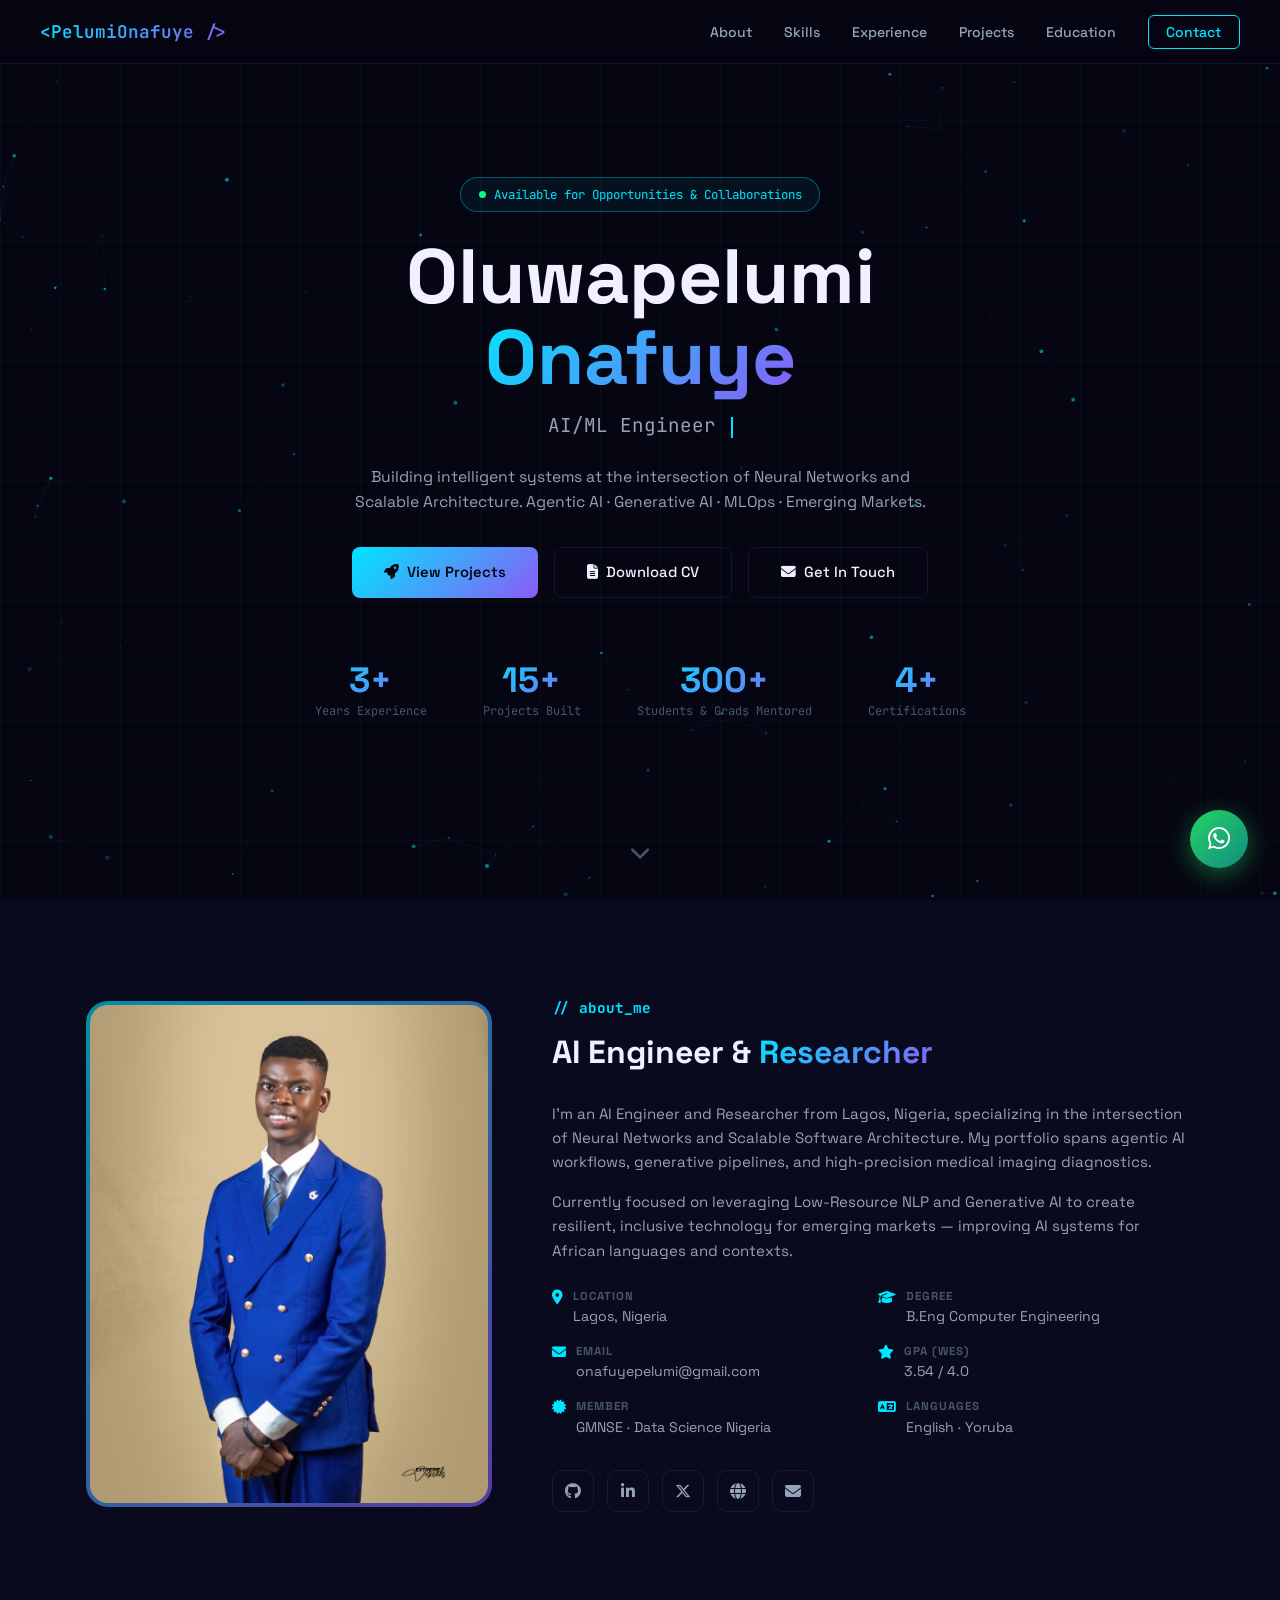
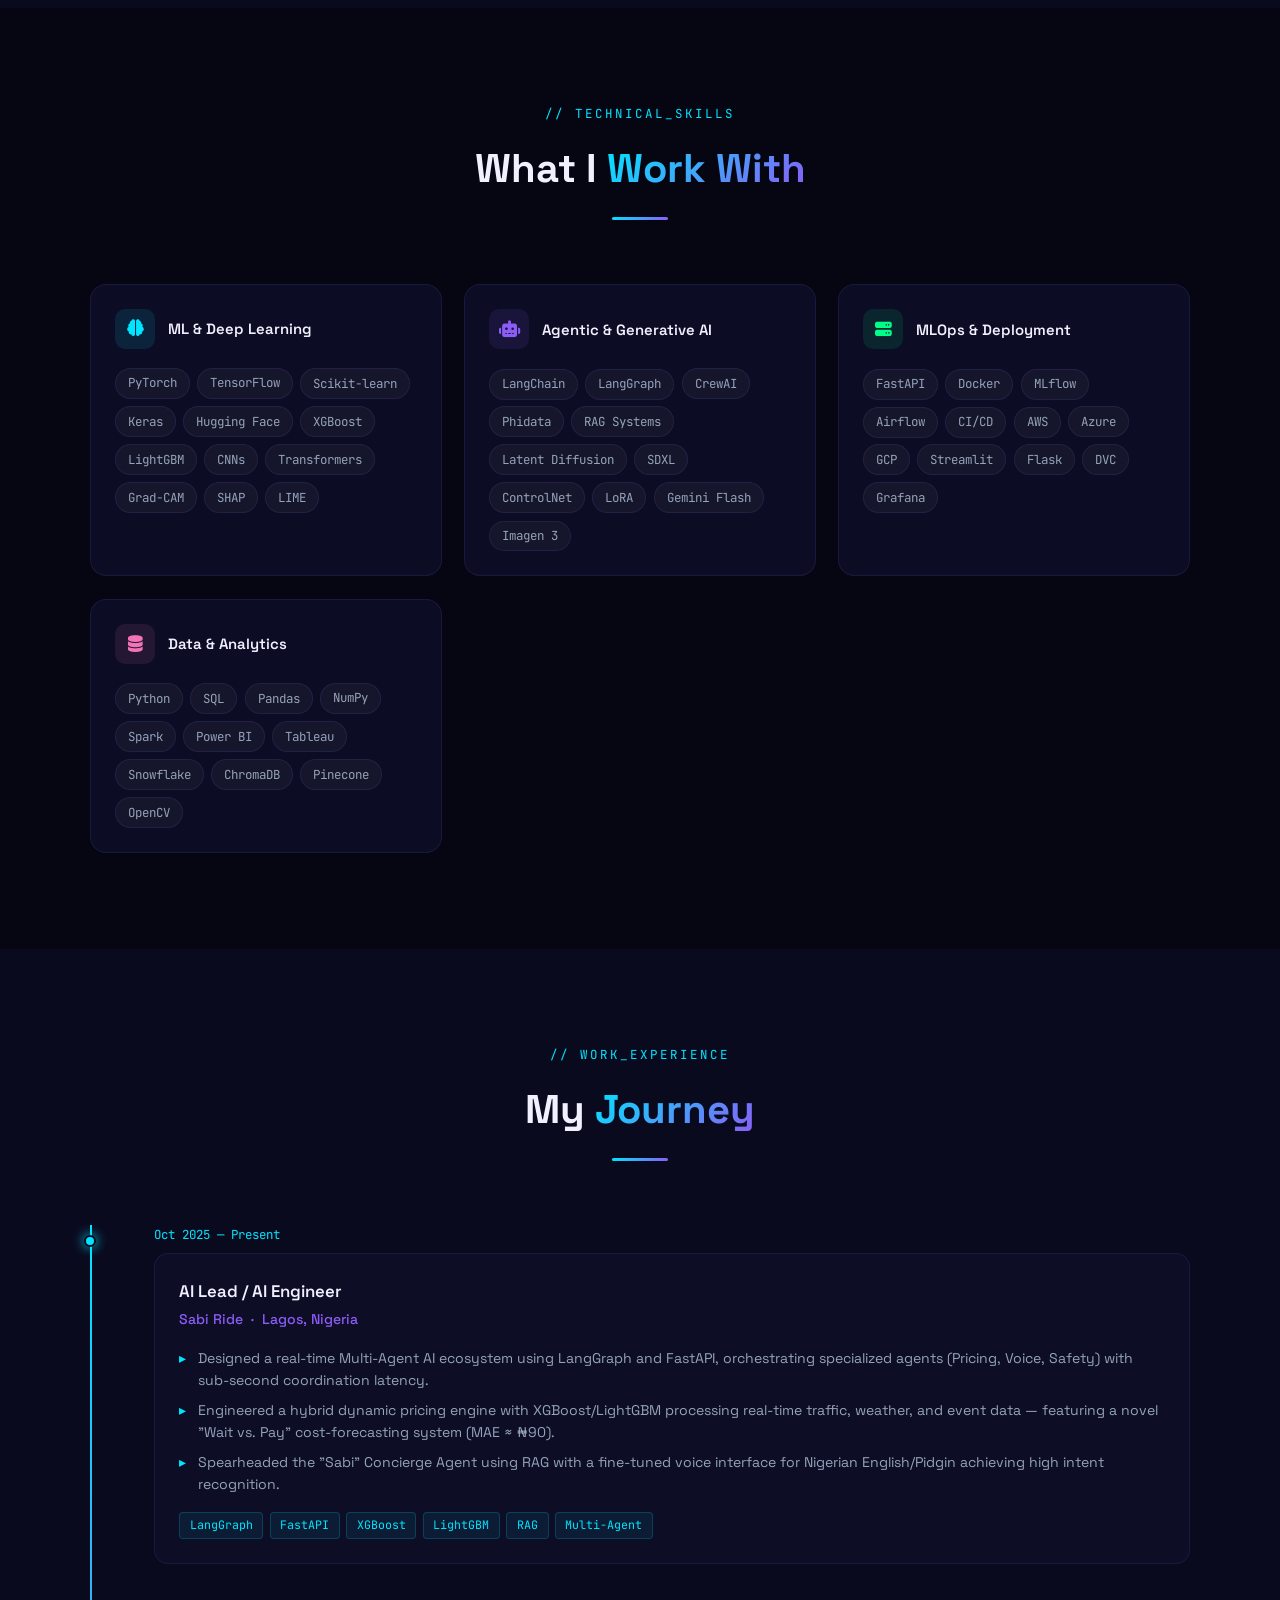
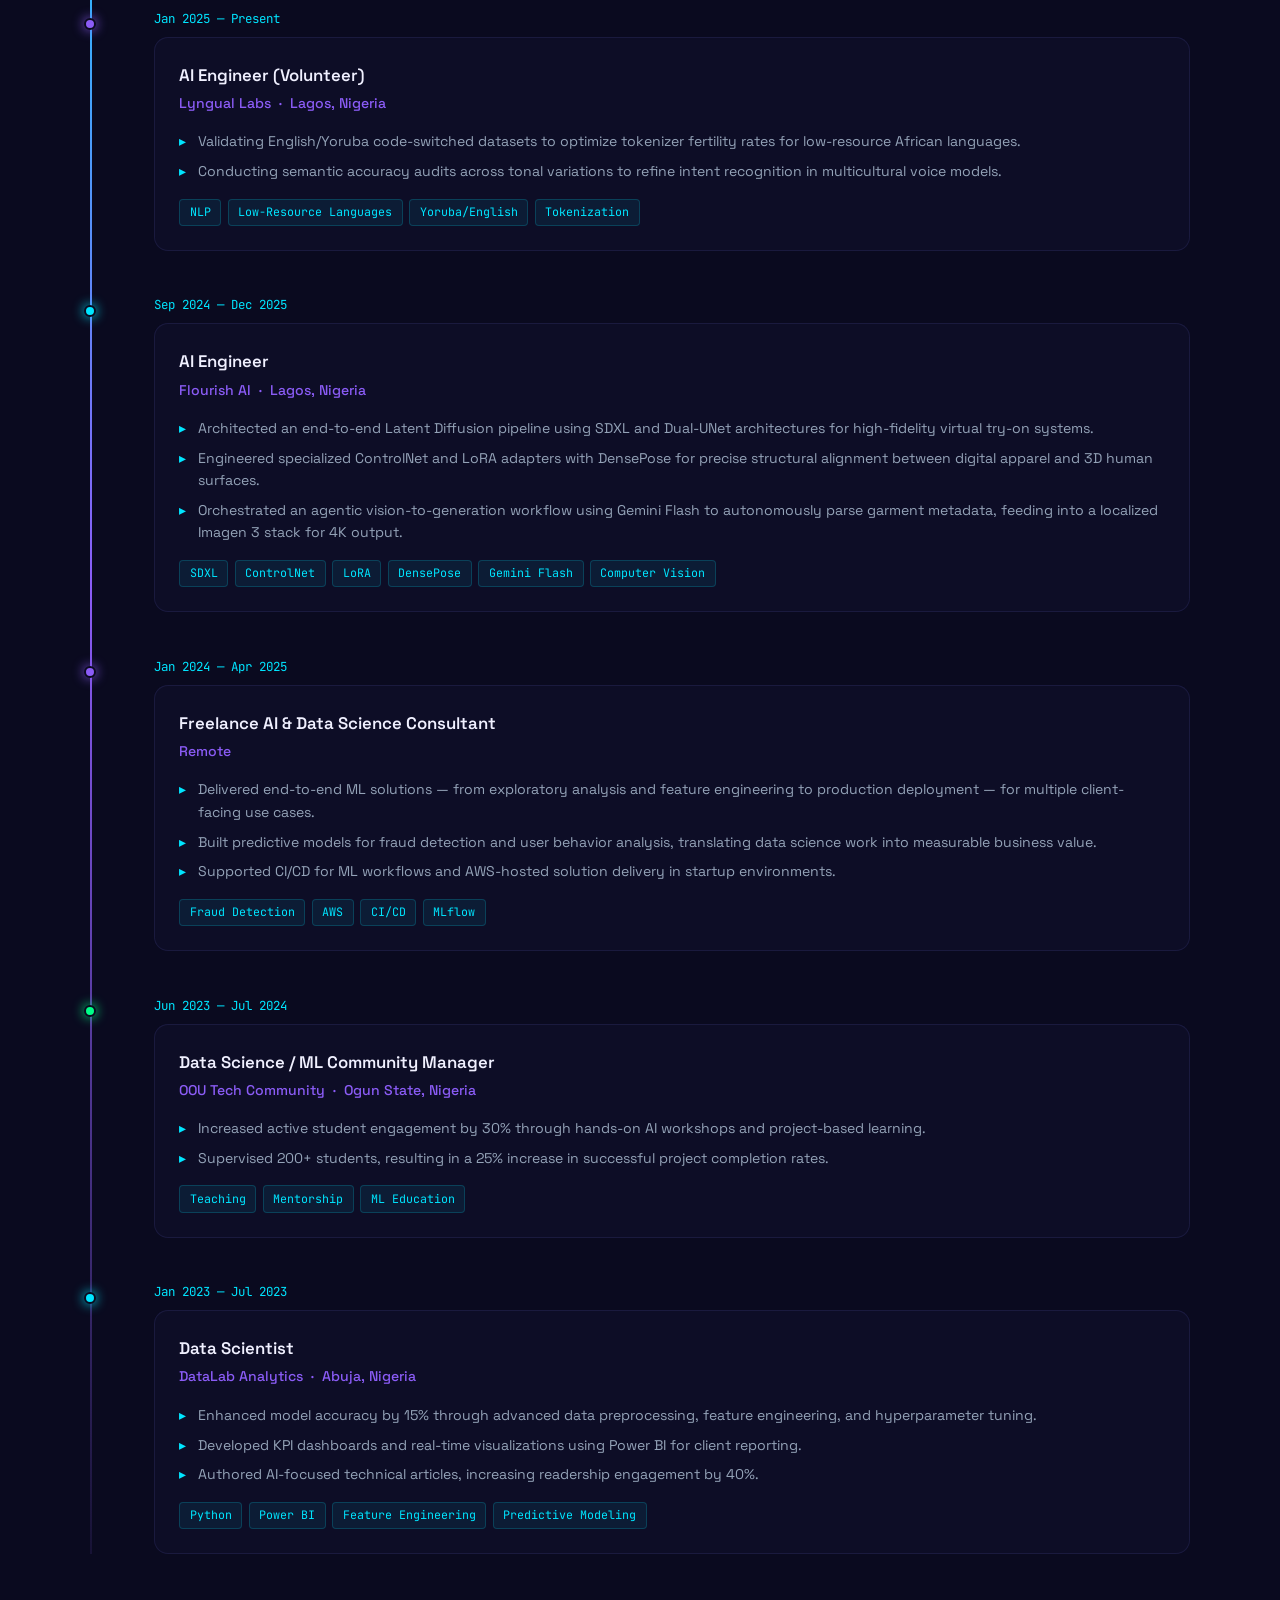
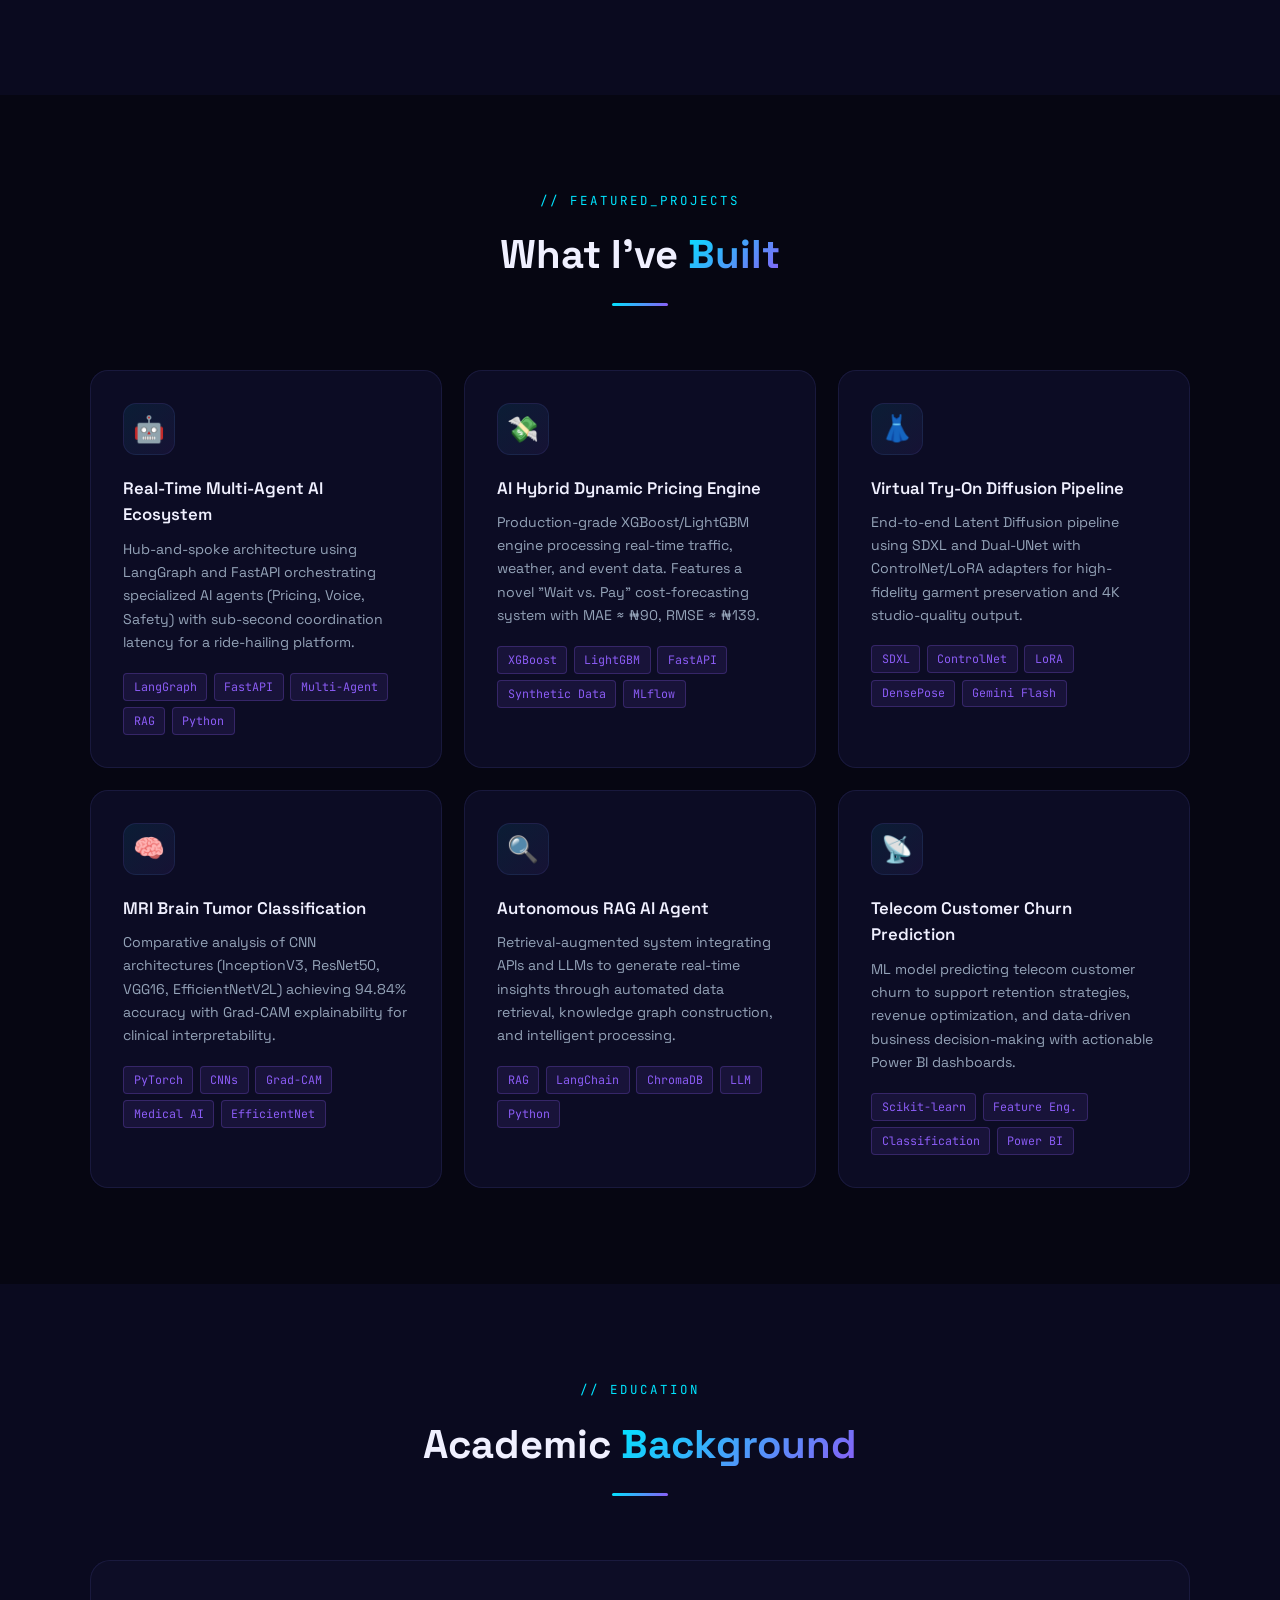
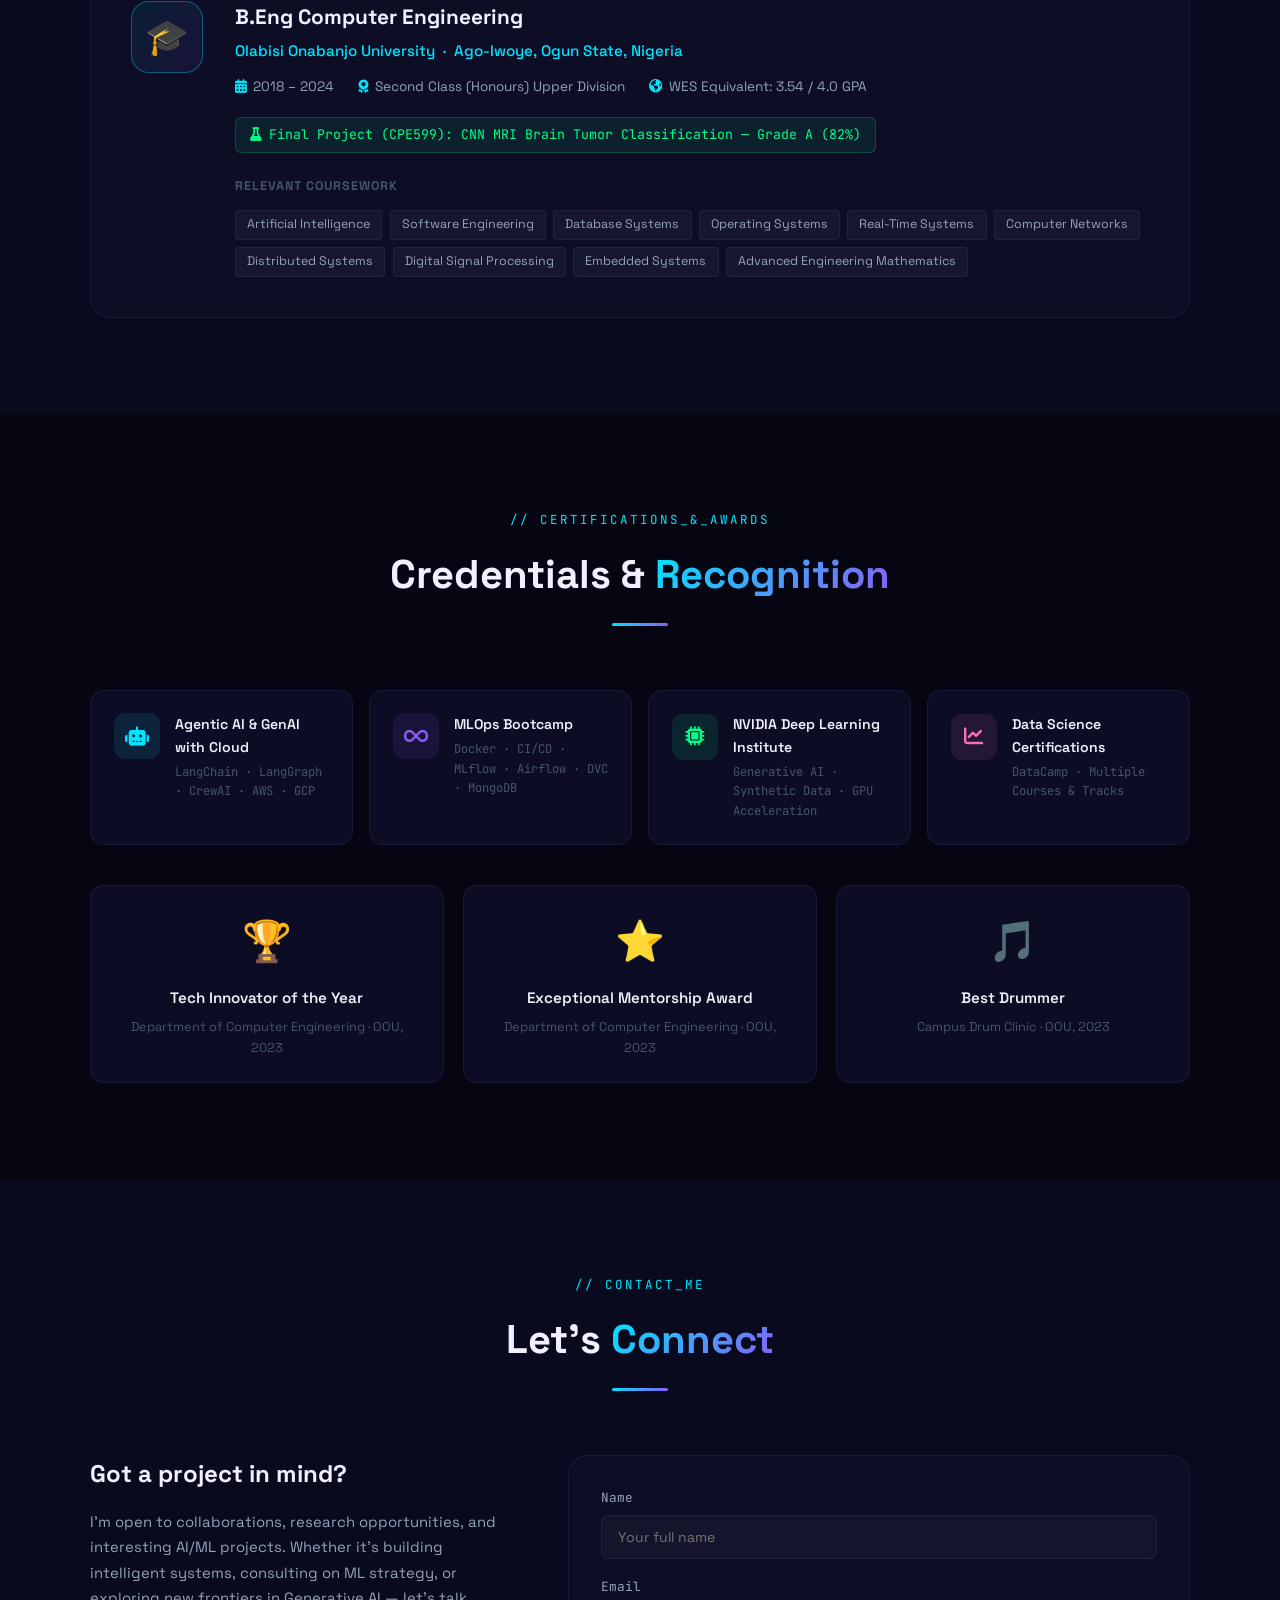
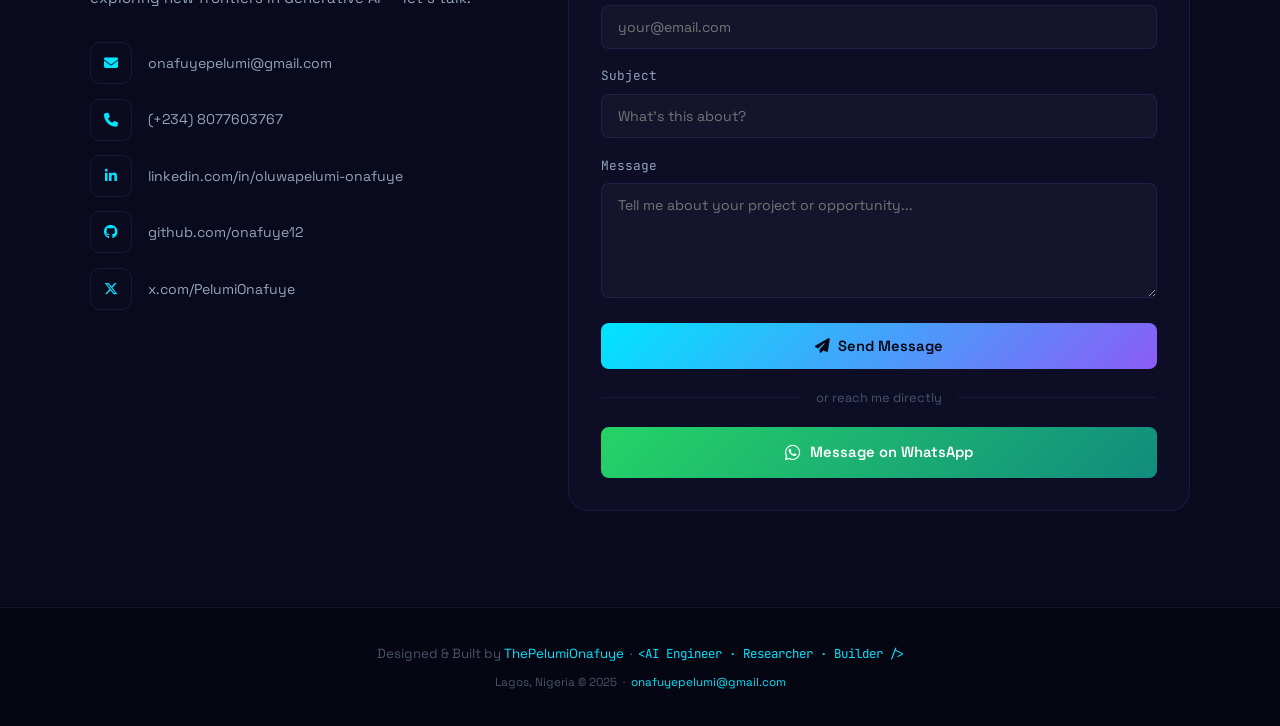
==== commit e5a7b64f: "Add profile photo, ATS CV page, and CV download button - Add professional portrait as profile.jpg (s" ====
--- a/index.html
+++ b/index.html
@@ -57,7 +57,7 @@
         </p>
         <div class="hero-buttons">
             <a href="#projects" class="btn-primary"><i class="fas fa-rocket"></i> View Projects</a>
-            <a href="https://onafuye12.github.io/oluwapelumi_portfolio/index.html" target="_blank" class="btn-secondary"><i class="fas fa-globe"></i> Old Portfolio</a>
+            <a href="cv.html" target="_blank" class="btn-secondary"><i class="fas fa-file-alt"></i> Download CV</a>
             <a href="#contact" class="btn-secondary"><i class="fas fa-envelope"></i> Get In Touch</a>
         </div>
         <div class="hero-stats">
@@ -66,12 +66,12 @@
                 <span class="stat-label">Years Experience</span>
             </div>
             <div class="stat-item">
-                <span class="stat-number" data-count="6">0</span>
+                <span class="stat-number" data-count="15">0</span>
                 <span class="stat-label">Projects Built</span>
             </div>
             <div class="stat-item">
                 <span class="stat-number" data-count="300">0</span>
-                <span class="stat-label">Students Mentored</span>
+                <span class="stat-label">Students &amp; Grads Mentored</span>
             </div>
             <div class="stat-item">
                 <span class="stat-number" data-count="4">0</span>
